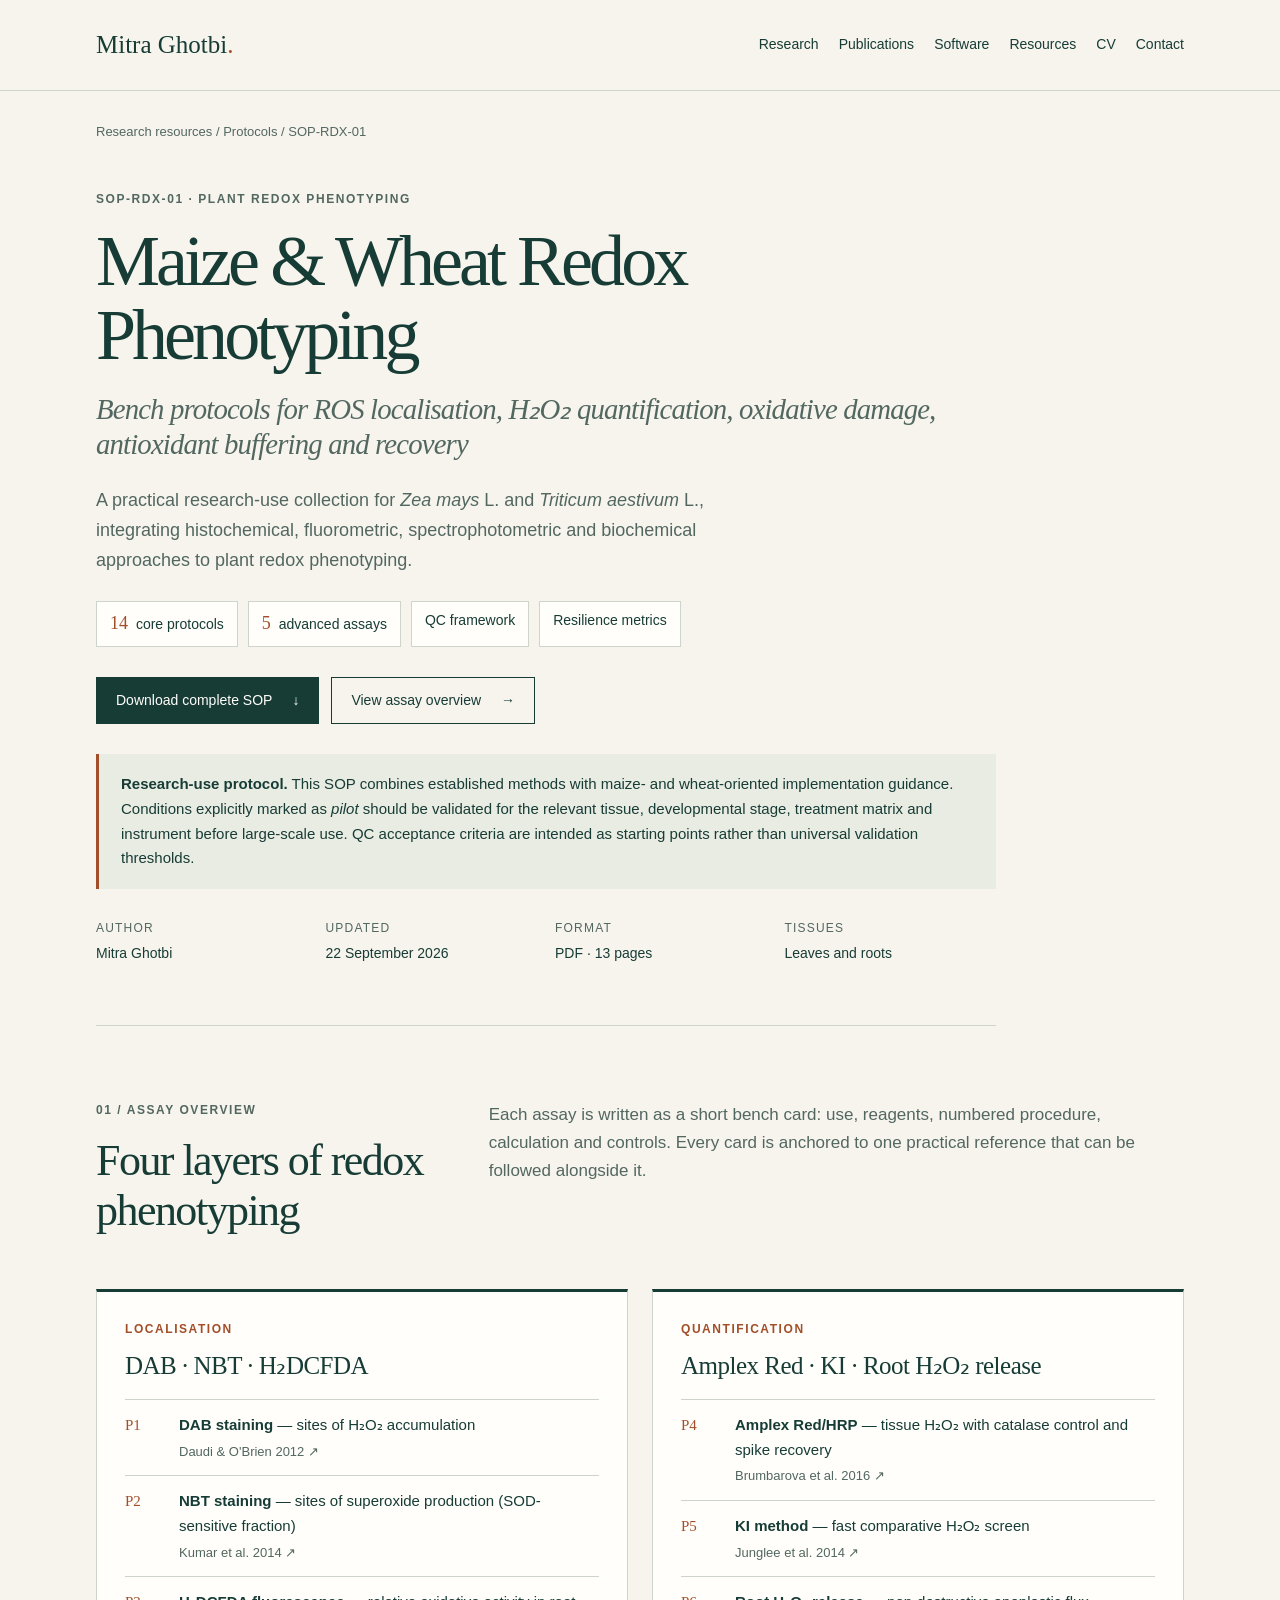
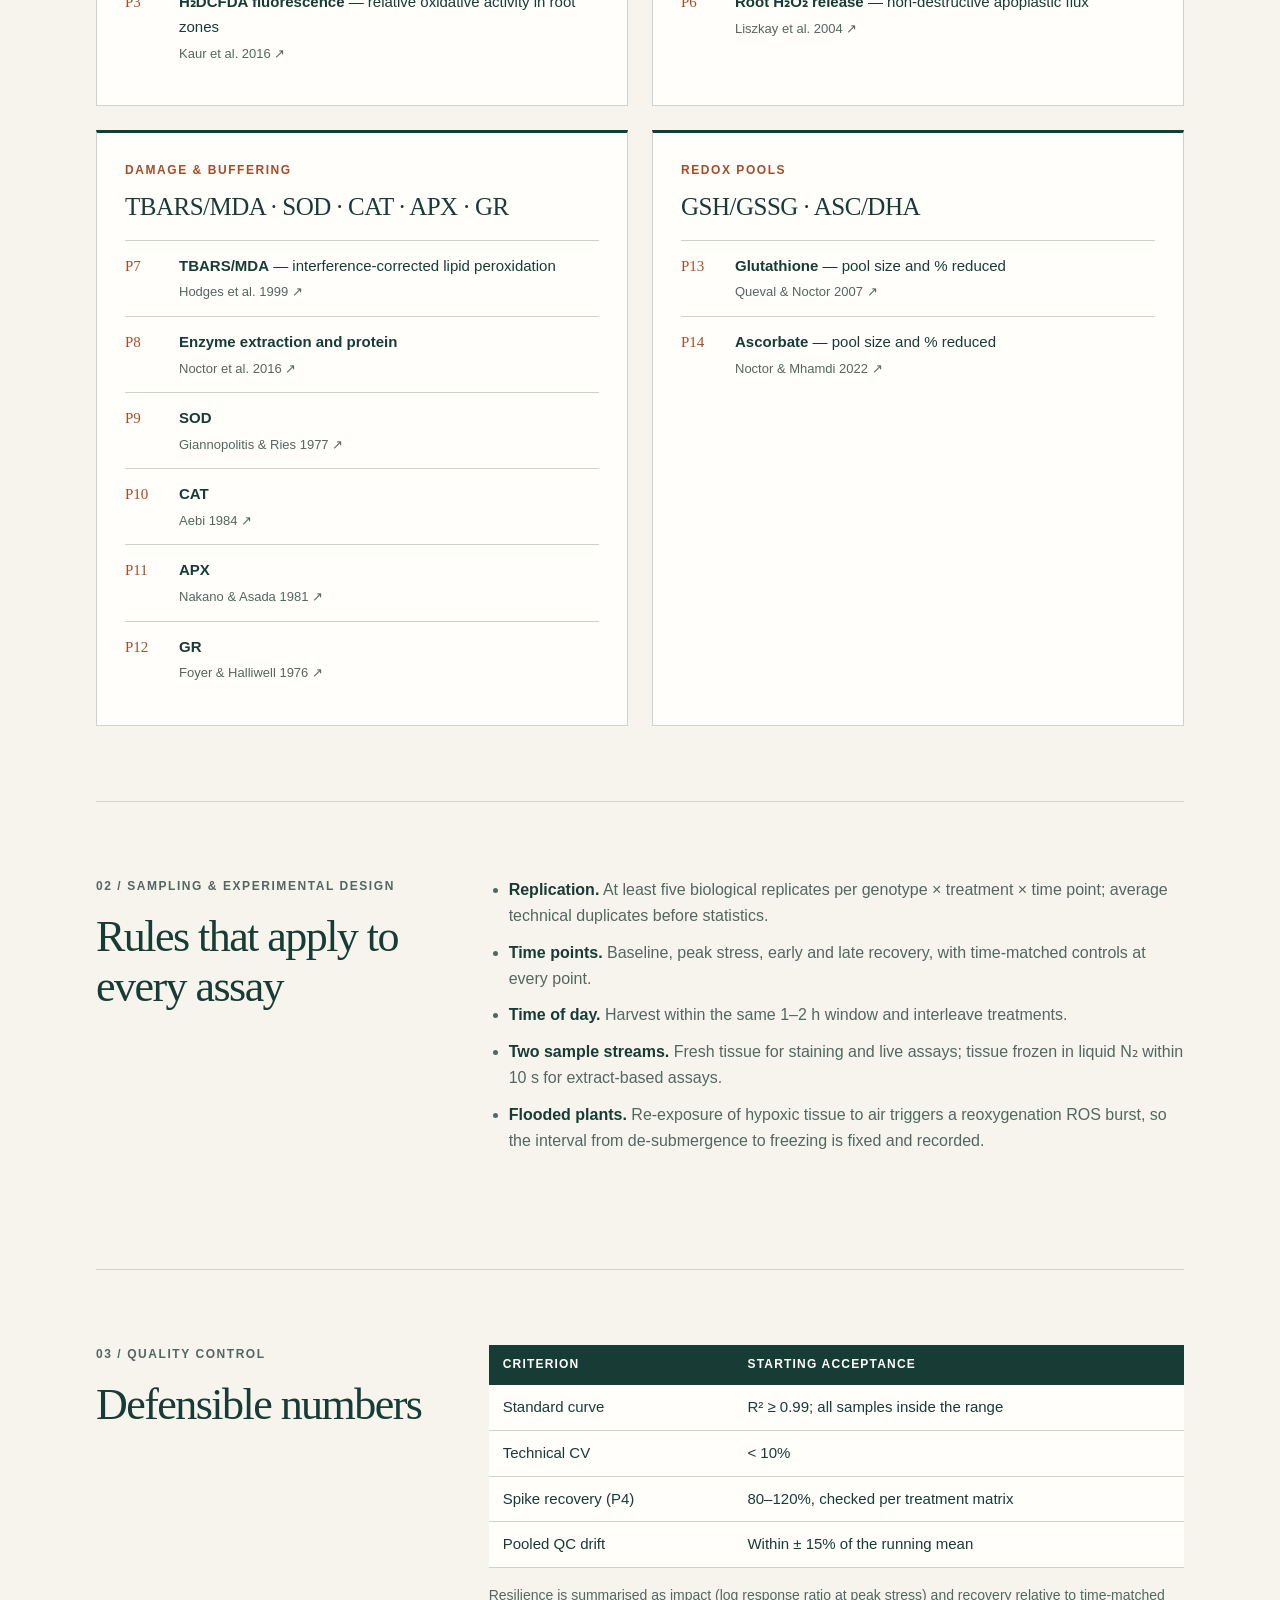
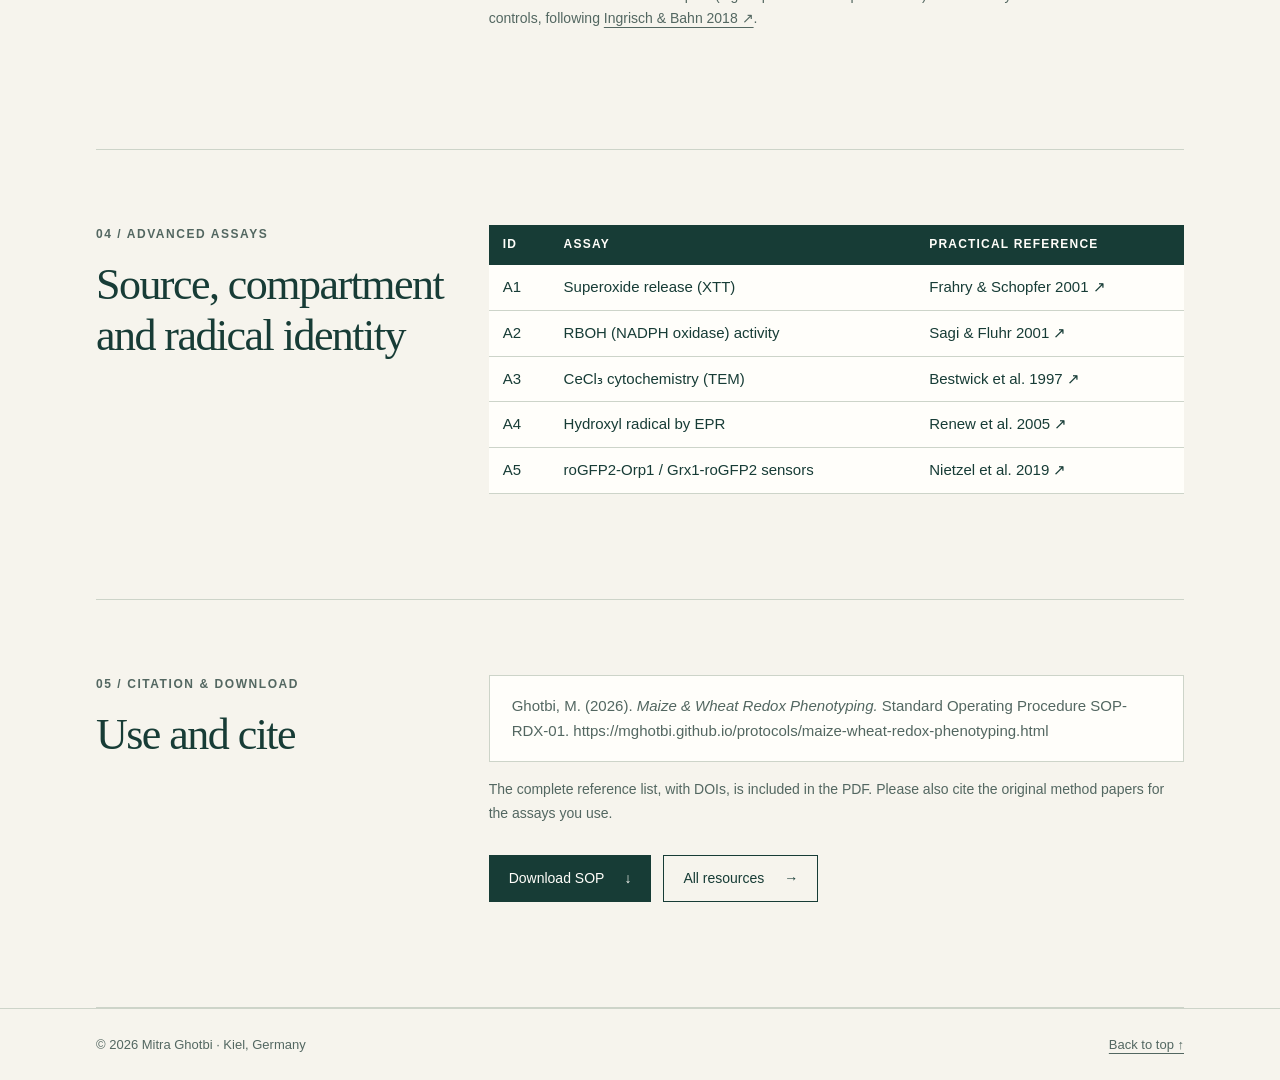
==== protocols/maize-wheat-redox-phenotyping.html @ 5febcfb3 "n" ====
<!doctype html>
<html lang="en">
<head>
<meta charset="utf-8">
<meta name="viewport" content="width=device-width,initial-scale=1">
<title>Maize &amp; Wheat Redox Phenotyping (SOP-RDX-01) | Mitra Ghotbi</title>
<meta name="description" content="SOP-RDX-01: bench protocols for ROS localisation, H₂O₂ quantification, oxidative damage, antioxidant buffering and recovery phenotyping in maize and wheat.">
<meta name="theme-color" content="#173c36">
<link rel="stylesheet" href="../style.css?v=5">
<link rel="icon" href="../assets/favicon.svg" type="image/svg+xml">
</head>
<body>
<a class="skip" href="#main">Skip to content</a>
<header><div class="wrap"><nav aria-label="Main navigation"><a class="wordmark" href="../index.html">Mitra Ghotbi<span style="color:var(--accent)">.</span></a><div class="navlinks"><a href="../index.html#research">Research</a><a href="../index.html#publications">Publications</a><a href="../index.html#software">Software</a><a href="../index.html#resources">Resources</a><a href="../index.html#cv">CV</a><a href="../index.html#contact">Contact</a></div></nav></div></header>

<main id="main" class="wrap">
<p class="breadcrumb"><a href="../index.html#resources">Research resources</a> <span aria-hidden="true">/</span> <a href="../index.html#protocols">Protocols</a> <span aria-hidden="true">/</span> SOP-RDX-01</p>

<div class="protocol-hero">
  <p class="eyebrow">SOP-RDX-01 · Plant redox phenotyping</p>
  <h1 class="protocol-title">Maize &amp; Wheat Redox Phenotyping<span>Bench protocols for ROS localisation, H₂O₂ quantification, oxidative damage, antioxidant buffering and recovery</span></h1>
  <p class="intro">A practical research-use collection for <em>Zea mays</em> L. and <em>Triticum aestivum</em> L., integrating histochemical, fluorometric, spectrophotometric and biochemical approaches to plant redox phenotyping.</p>
  <ul class="protocol-stats" aria-label="Contents at a glance">
    <li><strong>14</strong> core protocols</li>
    <li><strong>5</strong> advanced assays</li>
    <li>QC framework</li>
    <li>Resilience metrics</li>
  </ul>
  <div class="buttons">
    <a class="button primary" href="../assets/protocols/SOP-RDX-01_Maize-Wheat-Redox-Phenotyping.pdf" download>Download complete SOP <span aria-hidden="true">↓</span></a>
    <a class="button" href="#overview">View assay overview <span aria-hidden="true">→</span></a>
  </div>
  <div class="protocol-note">
    <p><strong>Research-use protocol.</strong> This SOP combines established methods with maize- and wheat-oriented implementation guidance. Conditions explicitly marked as <em>pilot</em> should be validated for the relevant tissue, developmental stage, treatment matrix and instrument before large-scale use. QC acceptance criteria are intended as starting points rather than universal validation thresholds.</p>
  </div>
  <dl class="protocol-facts">
    <div><dt>Author</dt><dd>Mitra Ghotbi</dd></div>
    <div><dt>Updated</dt><dd>22 September 2026</dd></div>
    <div><dt>Format</dt><dd>PDF · 13 pages</dd></div>
    <div><dt>Tissues</dt><dd>Leaves and roots</dd></div>
  </dl>
</div>

<section id="overview">
  <div class="section-head"><div><p class="eyebrow">01 / Assay overview</p><h2>Four layers of redox phenotyping</h2></div><p>Each assay is written as a short bench card: use, reagents, numbered procedure, calculation and controls. Every card is anchored to one practical reference that can be followed alongside it.</p></div>
  <div class="assay-groups">
    <article class="assay-group">
      <p class="assay-label">Localisation</p>
      <h3>DAB · NBT · H₂DCFDA</h3>
      <ul class="assay-list">
        <li><span class="assay-id">P1</span><div><strong>DAB staining</strong> — sites of H₂O₂ accumulation<a href="https://doi.org/10.21769/BioProtoc.263">Daudi &amp; O'Brien 2012 ↗</a></div></li>
        <li><span class="assay-id">P2</span><div><strong>NBT staining</strong> — sites of superoxide production (SOD-sensitive fraction)<a href="https://doi.org/10.21769/BioProtoc.1108">Kumar et al. 2014 ↗</a></div></li>
        <li><span class="assay-id">P3</span><div><strong>H₂DCFDA fluorescence</strong> — relative oxidative activity in root zones<a href="https://doi.org/10.21769/BioProtoc.2061">Kaur et al. 2016 ↗</a></div></li>
      </ul>
    </article>
    <article class="assay-group">
      <p class="assay-label">Quantification</p>
      <h3>Amplex Red · KI · Root H₂O₂ release</h3>
      <ul class="assay-list">
        <li><span class="assay-id">P4</span><div><strong>Amplex Red/HRP</strong> — tissue H₂O₂ with catalase control and spike recovery<a href="https://doi.org/10.21769/BioProtoc.1999">Brumbarova et al. 2016 ↗</a></div></li>
        <li><span class="assay-id">P5</span><div><strong>KI method</strong> — fast comparative H₂O₂ screen<a href="https://doi.org/10.4236/ajac.2014.511081">Junglee et al. 2014 ↗</a></div></li>
        <li><span class="assay-id">P6</span><div><strong>Root H₂O₂ release</strong> — non-destructive apoplastic flux<a href="https://doi.org/10.1104/pp.104.044784">Liszkay et al. 2004 ↗</a></div></li>
      </ul>
    </article>
    <article class="assay-group">
      <p class="assay-label">Damage &amp; buffering</p>
      <h3>TBARS/MDA · SOD · CAT · APX · GR</h3>
      <ul class="assay-list">
        <li><span class="assay-id">P7</span><div><strong>TBARS/MDA</strong> — interference-corrected lipid peroxidation<a href="https://doi.org/10.1007/s004250050524">Hodges et al. 1999 ↗</a></div></li>
        <li><span class="assay-id">P8</span><div><strong>Enzyme extraction and protein</strong><a href="https://doi.org/10.1111/pce.12726">Noctor et al. 2016 ↗</a></div></li>
        <li><span class="assay-id">P9</span><div><strong>SOD</strong><a href="https://doi.org/10.1104/pp.59.2.309">Giannopolitis &amp; Ries 1977 ↗</a></div></li>
        <li><span class="assay-id">P10</span><div><strong>CAT</strong><a href="https://doi.org/10.1016/S0076-6879(84)05016-3">Aebi 1984 ↗</a></div></li>
        <li><span class="assay-id">P11</span><div><strong>APX</strong><a href="https://doi.org/10.1093/oxfordjournals.pcp.a076232">Nakano &amp; Asada 1981 ↗</a></div></li>
        <li><span class="assay-id">P12</span><div><strong>GR</strong><a href="https://doi.org/10.1007/BF00386001">Foyer &amp; Halliwell 1976 ↗</a></div></li>
      </ul>
    </article>
    <article class="assay-group">
      <p class="assay-label">Redox pools</p>
      <h3>GSH/GSSG · ASC/DHA</h3>
      <ul class="assay-list">
        <li><span class="assay-id">P13</span><div><strong>Glutathione</strong> — pool size and % reduced<a href="https://doi.org/10.1016/j.ab.2007.01.005">Queval &amp; Noctor 2007 ↗</a></div></li>
        <li><span class="assay-id">P14</span><div><strong>Ascorbate</strong> — pool size and % reduced<a href="https://doi.org/10.1007/978-1-0716-2469-2_6">Noctor &amp; Mhamdi 2022 ↗</a></div></li>
      </ul>
    </article>
  </div>
</section>

<section id="design">
  <div class="section-head"><div><p class="eyebrow">02 / Sampling &amp; experimental design</p><h2>Rules that apply to every assay</h2></div>
  <ul class="protocol-points">
    <li><strong>Replication.</strong> At least five biological replicates per genotype × treatment × time point; average technical duplicates before statistics.</li>
    <li><strong>Time points.</strong> Baseline, peak stress, early and late recovery, with time-matched controls at every point.</li>
    <li><strong>Time of day.</strong> Harvest within the same 1–2 h window and interleave treatments.</li>
    <li><strong>Two sample streams.</strong> Fresh tissue for staining and live assays; tissue frozen in liquid N₂ within 10 s for extract-based assays.</li>
    <li><strong>Flooded plants.</strong> Re-exposure of hypoxic tissue to air triggers a reoxygenation ROS burst, so the interval from de-submergence to freezing is fixed and recorded.</li>
  </ul></div>
</section>

<section id="qc">
  <div class="section-head"><div><p class="eyebrow">03 / Quality control</p><h2>Defensible numbers</h2></div><div>
  <div class="table-scroll"><table class="protocol-table">
    <thead><tr><th>Criterion</th><th>Starting acceptance</th></tr></thead>
    <tbody>
      <tr><td>Standard curve</td><td>R² ≥ 0.99; all samples inside the range</td></tr>
      <tr><td>Technical CV</td><td>&lt; 10%</td></tr>
      <tr><td>Spike recovery (P4)</td><td>80–120%, checked per treatment matrix</td></tr>
      <tr><td>Pooled QC drift</td><td>Within ± 15% of the running mean</td></tr>
    </tbody>
  </table></div>
  <p class="table-note">Resilience is summarised as impact (log response ratio at peak stress) and recovery relative to time-matched controls, following <a href="https://doi.org/10.1016/j.tree.2018.01.013">Ingrisch &amp; Bahn 2018 ↗</a>.</p>
  </div></div>
</section>

<section id="advanced">
  <div class="section-head"><div><p class="eyebrow">04 / Advanced assays</p><h2>Source, compartment and radical identity</h2></div><div>
  <div class="table-scroll"><table class="protocol-table">
    <thead><tr><th>ID</th><th>Assay</th><th>Practical reference</th></tr></thead>
    <tbody>
      <tr><td>A1</td><td>Superoxide release (XTT)</td><td><a href="https://doi.org/10.1007/s004250000376">Frahry &amp; Schopfer 2001 ↗</a></td></tr>
      <tr><td>A2</td><td>RBOH (NADPH oxidase) activity</td><td><a href="https://doi.org/10.1104/pp.126.3.1281">Sagi &amp; Fluhr 2001 ↗</a></td></tr>
      <tr><td>A3</td><td>CeCl₃ cytochemistry (TEM)</td><td><a href="https://doi.org/10.1105/tpc.9.2.209">Bestwick et al. 1997 ↗</a></td></tr>
      <tr><td>A4</td><td>Hydroxyl radical by EPR</td><td><a href="https://doi.org/10.1111/j.1365-313X.2005.02528.x">Renew et al. 2005 ↗</a></td></tr>
      <tr><td>A5</td><td>roGFP2-Orp1 / Grx1-roGFP2 sensors</td><td><a href="https://doi.org/10.1111/nph.15550">Nietzel et al. 2019 ↗</a></td></tr>
    </tbody>
  </table></div></div></div>
</section>

<section id="cite">
  <div class="section-head"><div><p class="eyebrow">05 / Citation &amp; download</p><h2>Use and cite</h2></div><div>
  <p class="citation-block">Ghotbi, M. (2026). <em>Maize &amp; Wheat Redox Phenotyping.</em> Standard Operating Procedure SOP-RDX-01. https://mghotbi.github.io/protocols/maize-wheat-redox-phenotyping.html</p>
  <p class="table-note">The complete reference list, with DOIs, is included in the PDF. Please also cite the original method papers for the assays you use.</p>
  <div class="buttons"><a class="button primary" href="../assets/protocols/SOP-RDX-01_Maize-Wheat-Redox-Phenotyping.pdf" download>Download SOP <span aria-hidden="true">↓</span></a><a class="button" href="../index.html#resources">All resources <span aria-hidden="true">→</span></a></div>
  </div></div>
</section>
</main>

<footer><div class="wrap footer-row"><span>© 2026 Mitra Ghotbi · Kiel, Germany</span><a href="#">Back to top ↑</a></div></footer>
</body>
</html>
---- style.css ----
:root{--paper:#f6f4ed;--ink:#173c36;--muted:#536761;--line:#cdd4c9;--accent:#a34e2a;--white:#fffefa}*{box-sizing:border-box}html{scroll-behavior:smooth;scroll-padding-top:100px}body{margin:0;background:var(--paper);color:var(--ink);font-family:Arial,Helvetica,sans-serif;font-size:17px;line-height:1.65}a{color:inherit;text-underline-offset:4px}a:hover{color:var(--accent)}a:focus-visible,summary:focus-visible{outline:3px solid var(--accent);outline-offset:5px}.wrap{max-width:1200px;margin:auto;padding:0 56px}.skip{position:absolute;top:-100px;left:20px;background:white;padding:12px;z-index:10}.skip:focus{top:10px}header{border-bottom:1px solid var(--line);background:var(--paper)}nav{min-height:90px;display:flex;align-items:center;justify-content:space-between;gap:24px}.wordmark{font-family:Georgia,serif;font-size:25px;text-decoration:none}.navlinks{display:flex;gap:27px;font-size:14px}.navlinks a{text-decoration:none}.hero{padding:86px 0 78px;display:grid;grid-template-columns:1.65fr 1fr;gap:55px;align-items:center}.eyebrow{text-transform:uppercase;letter-spacing:.13em;font-size:12px;font-weight:700;margin:0 0 15px;color:var(--muted)}h1,h2,h3,p{margin-top:0}h1,h2,.statement{font-family:Georgia,'Times New Roman',serif;font-weight:400}h1{font-size:clamp(55px,7vw,88px);letter-spacing:-.055em;line-height:1.02;margin-bottom:24px}h1 span{display:block;font-style:italic;font-size:.53em;letter-spacing:-.03em;line-height:1.22;margin-top:20px}h2{font-size:44px;line-height:1.15;letter-spacing:-.035em;margin-bottom:22px}h3{font-size:20px;line-height:1.4;font-weight:500;margin-bottom:12px}.intro{max-width:610px;color:var(--muted);font-size:18px}.buttons{display:flex;flex-wrap:wrap;gap:12px;margin-top:30px}.button{display:inline-flex;text-decoration:none;border:1px solid var(--ink);padding:11px 19px;font-size:14px;align-items:center;gap:20px}.button.primary{color:var(--white);background:var(--ink)}.button:hover{background:#e0e6d9;color:var(--ink)}.art{height:354px;position:relative;display:flex;align-items:center;justify-content:center;background:#e6eadf;overflow:hidden;border-radius:50% 50% 2px 2px}.orbit{position:absolute;border:1px solid #9aafa0;border-radius:50%;width:260px;height:260px;transform:rotate(-35deg) scaleX(.65)}.orbit.two{transform:rotate(35deg) scaleX(.65)}.orbit.three{transform:rotate(90deg) scaleX(.65)}.monogram{font-family:Georgia,serif;font-style:italic;font-size:94px;z-index:1;background:#e6eadfcc;border-radius:50%;padding:10px 25px}.art:after{content:'';position:absolute;bottom:30px;width:7px;height:7px;background:var(--accent);border-radius:50%}.affiliation{border-top:1px solid var(--line);border-bottom:1px solid var(--line);padding:20px 0;display:flex;justify-content:space-between;gap:22px;font-size:14px;color:var(--muted)}section{padding:75px 0;border-bottom:1px solid var(--line)}.section-head{display:grid;grid-template-columns:1fr 2fr;gap:45px;margin-bottom:30px}.section-head p{color:var(--muted)}.topics{display:grid;grid-template-columns:repeat(3,1fr);gap:30px}.topic{border-top:2px solid var(--ink);padding-top:22px}.number{color:var(--accent);font-family:Georgia,serif;font-size:26px;margin-bottom:20px;display:block}.topic p{font-size:16px;color:var(--muted)}.research-note{margin-top:30px;background:#e9ece3;padding:24px 28px;font-size:16px}.research-note p:last-child{margin-bottom:0}.paper{display:grid;grid-template-columns:60px 1fr;gap:26px;padding:26px 0;border-top:1px solid var(--line)}.paper h3{max-width:850px}.paper a{text-decoration:none}.paper .eyebrow{font-size:12px;margin-bottom:8px}.year{color:var(--accent);font-size:14px}.authors{font-size:14px;color:var(--muted);margin:0}.software{display:grid;grid-template-columns:1fr 1fr;gap:30px}.software article{background:var(--ink);color:var(--paper);padding:34px}.software article .eyebrow{color:#b8cbb9}.software h3{font-family:Georgia,serif;font-size:34px}.software p{font-size:16px}.software a:hover{color:#e3bf83}.cv-grid{display:grid;grid-template-columns:1fr 1fr;gap:60px}.cv-item{border-top:1px solid var(--line);padding:20px 0}.cv-item h3{margin:4px 0;font-size:18px}.cv-item p{color:var(--muted);font-size:15px;margin-bottom:6px}.cv-item .date{font-size:12px;text-transform:uppercase;letter-spacing:.08em;color:var(--accent)}.subheading{font-family:Georgia,serif;font-size:27px;margin:24px 0}.details{margin-top:30px;border-top:1px solid var(--line)}summary{cursor:pointer;padding:20px 0;font-size:18px}details ul{padding-left:22px;color:var(--muted);font-size:16px}.teaching{display:grid;grid-template-columns:1fr 1fr;gap:60px}.statement{font-size:31px;line-height:1.35}.contact{padding:70px 0}.contact h2{font-size:52px}.contact a{overflow-wrap:anywhere}.contact-links{display:flex;flex-wrap:wrap;gap:25px;margin-top:28px}footer{font-size:13px;color:var(--muted);border-top:1px solid var(--line);padding:25px 0}.footer-row{display:flex;justify-content:space-between;gap:20px}@media(max-width:760px){.wrap{padding:0 24px}nav{padding:20px 0;align-items:flex-start;flex-direction:column;gap:15px}.navlinks{gap:18px;flex-wrap:wrap}.hero{grid-template-columns:1fr;padding:50px 0;gap:30px}.art{height:220px;max-width:330px;width:100%;justify-self:center}.orbit{height:190px;width:190px}.monogram{font-size:65px}.affiliation{flex-direction:column;gap:7px}.section-head,.topics,.software,.cv-grid,.teaching{grid-template-columns:1fr;gap:24px}section{padding:50px 0}h2{font-size:37px}.section-head{margin-bottom:20px}.paper{grid-template-columns:42px 1fr;gap:14px}.contact h2{font-size:40px}.footer-row{flex-direction:column}.software article{padding:26px}}@media(prefers-reduced-motion:reduce){html{scroll-behavior:auto}}@media print{nav,.art,.buttons,.contact-links,.skip{display:none}.wrap{padding:0}section{padding:22px 0}.hero{padding:20px 0;display:block}body{font-size:11pt}h1{font-size:36pt}h2{font-size:24pt}.paper,.cv-item{break-inside:avoid}details> *{display:block}}

/* Portrait, resource links and supplied artwork */
.portrait{margin:0;align-self:center}.portrait img{display:block;width:100%;height:auto;border-radius:48% 48% 3px 3px;border:8px solid #e6eadf}.portrait figcaption{font-size:12px;letter-spacing:.14em;text-transform:uppercase;text-align:center;margin-top:15px;color:var(--muted)}.resource-grid{display:grid;grid-template-columns:1fr 1fr;gap:30px}.resource-card{border:1px solid var(--line);background:var(--white);padding:30px}.resource-card h3{font-family:Georgia,serif;font-size:30px}.resource-card p{color:var(--muted)}.coming-soon{display:inline-block;font-size:14px;color:var(--muted);border:1px solid var(--line);padding:5px 12px;background:var(--paper)}.resource-list{list-style:none;margin:0;padding:0}.resource-list li+li{margin-top:15px}.resource-list a{display:block}.values-art{padding:45px 0;border-bottom:1px solid var(--line);text-align:center}.values-art img{display:block;width:min(100%,680px);height:auto;margin:auto;background:#fff;border-radius:4px}.navlinks{gap:20px}@media(max-width:760px){.portrait{max-width:330px;justify-self:center}.resource-grid{grid-template-columns:1fr}.navlinks{gap:15px}.resource-card{padding:24px}}

/* Research resources — editorial collection layout */
.methods-heading{display:grid;grid-template-columns:1fr 1fr;gap:60px;align-items:end;margin-bottom:38px}.methods-heading h2{font-size:clamp(38px,4.5vw,57px);margin-bottom:0;line-height:1.08}.methods-heading h2 em{font-weight:400;color:var(--accent)}.methods-heading>p{max-width:420px;font-size:18px;color:var(--muted);margin-bottom:4px}.methods-collections{display:grid;grid-template-columns:1fr 1fr;gap:24px;align-items:start}.method-collection{background:#fffefa;border:1px solid #cdd4c9;border-top:3px solid #a34e2a;padding:32px;min-width:0}.pipeline-collection{background:#eaf0e8;border-top-color:#173c36}.collection-top{display:flex;justify-content:space-between;align-items:center;gap:16px;margin-bottom:23px}.collection-number{font-size:12px;letter-spacing:.12em;font-weight:700;color:var(--muted)}.method-icon{width:38px;height:38px;color:var(--accent);flex-shrink:0}.pipeline-collection .method-icon{color:var(--ink)}.method-collection>h3{font-family:Georgia,serif;font-size:38px;letter-spacing:-.035em;line-height:1.15;margin-bottom:14px}.collection-description{font-size:16px;line-height:1.7;color:var(--muted);min-height:82px;margin-bottom:22px}.collection-tags{display:flex;flex-wrap:wrap;gap:8px;margin-bottom:30px}.collection-tags span{font-size:12px;line-height:1.5;padding:5px 9px;border:1px solid #cdd4c9;background:#ffffff70;color:#3d554d}.resource-entries{border-top:1px solid #cdd4c9}.resource-empty{padding:25px 0 10px;min-height:190px}.availability{display:flex;gap:8px;align-items:center;color:var(--muted);font-size:13px;margin-bottom:18px}.availability>span{width:6px;height:6px;background:#78897c;border-radius:50%}.resource-empty h4{font-size:18px;font-weight:500;margin:0 0 8px}.resource-empty p{font-size:15px;color:var(--muted);margin:0;max-width:340px}.collection-footnote{margin:20px 0 0;padding-top:18px;border-top:1px solid #cdd4c9;color:var(--muted);font-size:12px;line-height:1.6}.resource-entry{padding:25px 0;border-bottom:1px solid #cdd4c9;overflow-wrap:anywhere}.resource-entry:last-child{border-bottom:0;padding-bottom:5px}.resource-entry h4{font-size:21px;line-height:1.4;font-weight:500;margin:0 0 12px}.resource-entry>p{font-size:15px;color:var(--muted);margin-bottom:16px}.resource-type{color:var(--accent);font-size:12px;text-transform:uppercase;letter-spacing:.1em;display:block;margin-bottom:10px}.resource-meta{display:grid;grid-template-columns:1fr 1fr;gap:14px;margin:0 0 20px;font-size:14px}.resource-meta div{min-width:0}.resource-meta dt{font-size:12px;color:var(--muted);margin-bottom:3px}.resource-meta dd{margin:0}.resource-action{display:inline-flex;gap:20px;align-items:center;text-decoration:none;font-size:14px;border-bottom:1px solid var(--ink);padding-bottom:5px}.resource-secondary{font-size:14px;display:inline-block;margin:12px 0 0 18px}.resource-entry details{font-size:14px}.resource-entry details summary{font-size:14px;padding:14px 0 7px}.resource-entry details p{font-size:14px;color:var(--muted);margin:0 0 16px}@media(max-width:900px){.method-collection{padding:25px}.collection-description{min-height:110px}.collection-tags{min-height:70px;align-content:start}}@media(max-width:760px){.methods-heading{grid-template-columns:1fr;gap:22px}.methods-collections{grid-template-columns:1fr;gap:22px}.collection-description{min-height:0}.collection-tags{min-height:0}.resource-empty{min-height:0;padding-bottom:15px}.methods-heading h2{font-size:42px}.method-collection>h3{font-size:34px}.resource-meta{grid-template-columns:1fr}.resource-secondary{display:block;margin-left:0}}@media print{.methods-collections{display:block}.method-collection{break-inside:avoid;margin-bottom:20px}}


/* Protocol landing pages */
.breadcrumb{font-size:13px;color:var(--muted);margin:30px 0 0}
.breadcrumb a{text-decoration:none}
.protocol-hero{padding:48px 0 60px;border-bottom:1px solid var(--line);max-width:900px}
.protocol-title{font-size:clamp(44px,6vw,72px)}
.protocol-title span{font-size:.4em;color:var(--muted)}
.protocol-stats{list-style:none;padding:0;margin:26px 0 0;display:flex;flex-wrap:wrap;gap:10px}
.protocol-stats li{font-size:14px;border:1px solid var(--line);background:var(--white);padding:7px 13px}
.protocol-stats strong{color:var(--accent);font-family:Georgia,serif;font-size:18px;font-weight:400;margin-right:4px}
.protocol-note{margin-top:30px;background:#e9ece3;border-left:3px solid var(--accent);padding:18px 22px;font-size:15px}
.protocol-note p{margin:0}
.protocol-facts{display:grid;grid-template-columns:repeat(4,1fr);gap:18px;margin:30px 0 0;font-size:14px}
.protocol-facts dt{font-size:12px;color:var(--muted);text-transform:uppercase;letter-spacing:.1em;margin-bottom:3px}
.protocol-facts dd{margin:0}
.assay-groups{display:grid;grid-template-columns:1fr 1fr;gap:24px}
.assay-group{background:var(--white);border:1px solid var(--line);border-top:3px solid var(--ink);padding:28px}
.assay-label{font-size:12px;text-transform:uppercase;letter-spacing:.13em;font-weight:700;color:var(--accent);margin-bottom:8px}
.assay-group h3{font-family:Georgia,serif;font-size:25px;letter-spacing:-.02em;margin-bottom:16px}
.assay-list{list-style:none;margin:0;padding:0;border-top:1px solid var(--line)}
.assay-list li{display:grid;grid-template-columns:44px 1fr;gap:10px;padding:13px 0;border-bottom:1px solid var(--line);font-size:15px}
.assay-list li:last-child{border-bottom:0}
.assay-id{font-family:Georgia,serif;color:var(--accent)}
.assay-list a{display:block;font-size:13px;color:var(--muted);margin-top:3px;text-decoration:none}
.assay-list a:hover{color:var(--accent)}
.protocol-points{margin:0;padding-left:20px;color:var(--muted);font-size:16px}
.protocol-points li{margin-bottom:10px}
.protocol-points strong{color:var(--ink)}
.table-scroll{overflow-x:auto}
.protocol-table{width:100%;border-collapse:collapse;font-size:15px;background:var(--white)}
.protocol-table th{text-align:left;font-size:12px;text-transform:uppercase;letter-spacing:.1em;color:var(--white);background:var(--ink);padding:10px 14px;font-weight:700}
.protocol-table td{padding:10px 14px;border-bottom:1px solid var(--line);vertical-align:top}
.protocol-table a{text-decoration:none}
.table-note{font-size:14px;color:var(--muted);margin-top:16px}
.citation-block{background:var(--white);border:1px solid var(--line);padding:18px 22px;font-size:15px;overflow-wrap:anywhere}
@media(max-width:760px){.protocol-hero{padding:34px 0 44px}
.protocol-facts{grid-template-columns:1fr 1fr}
.assay-groups{grid-template-columns:1fr}
.assay-group{padding:22px}
}
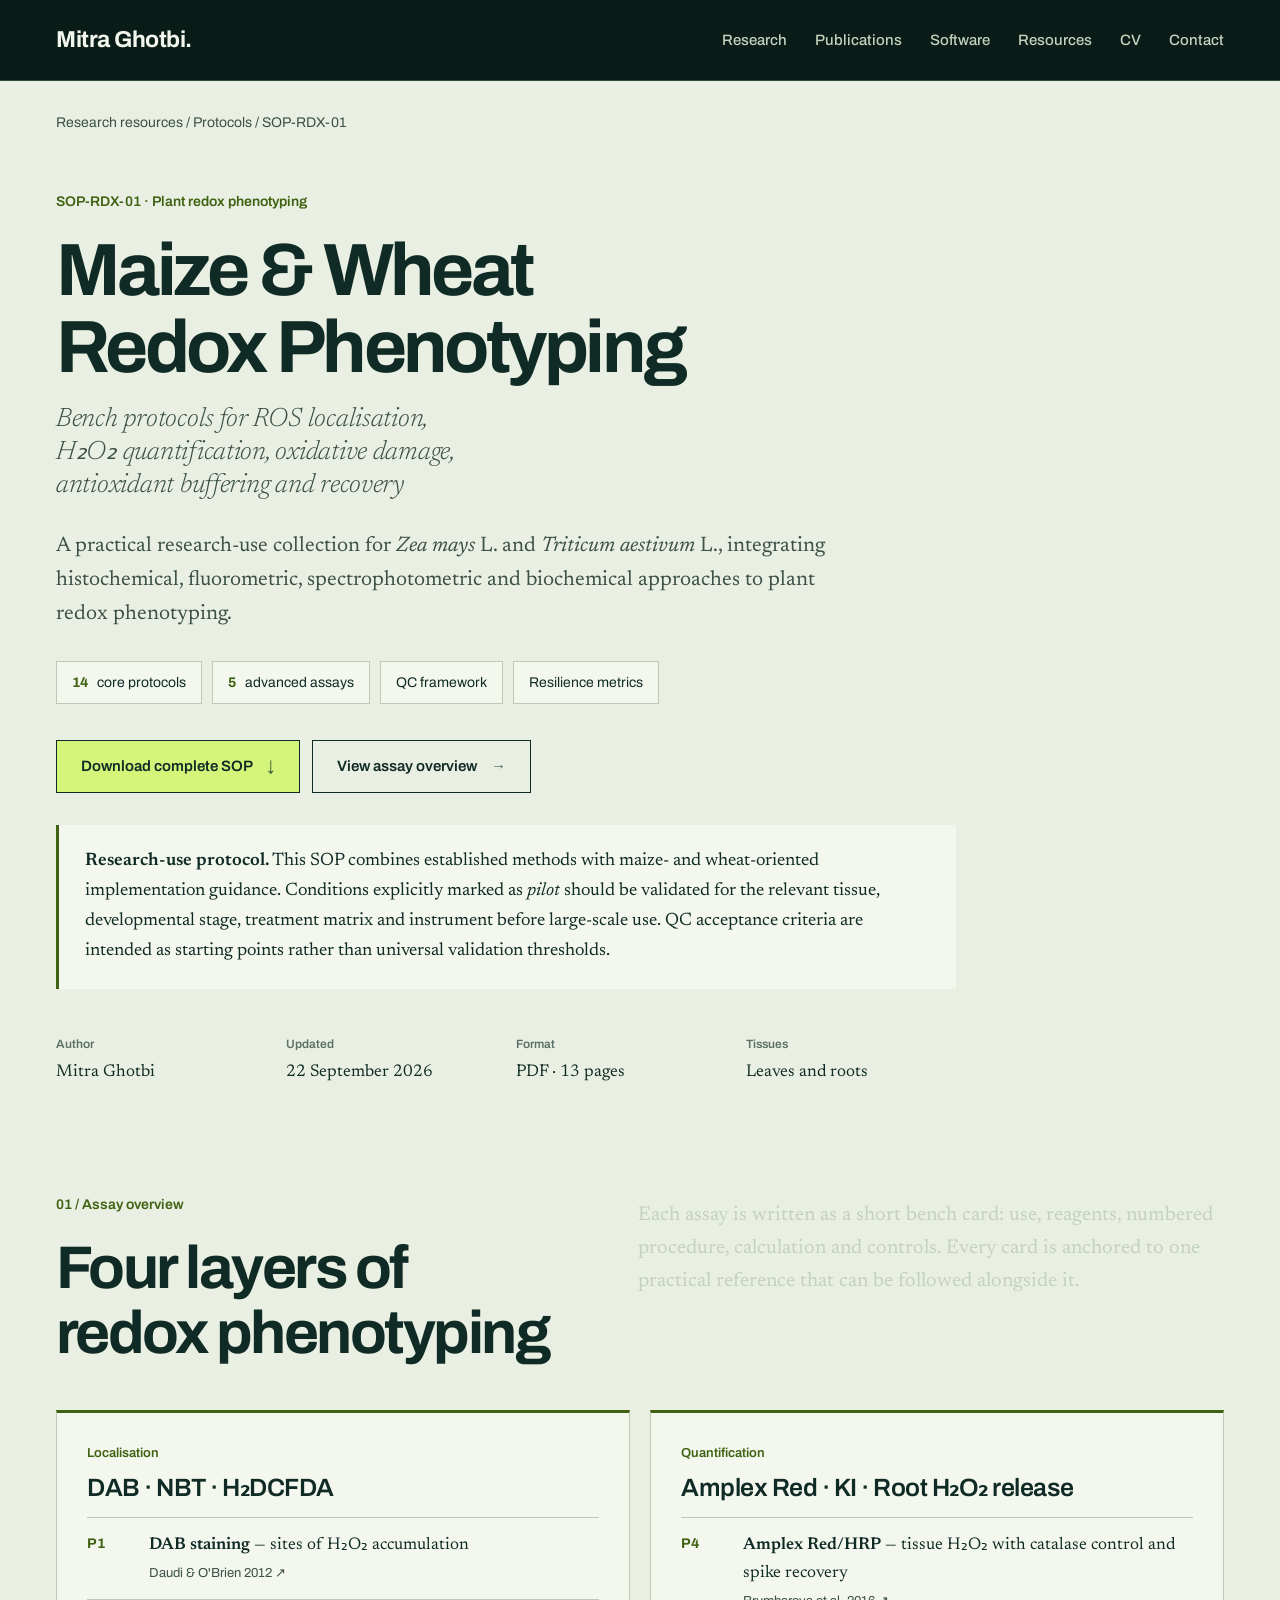
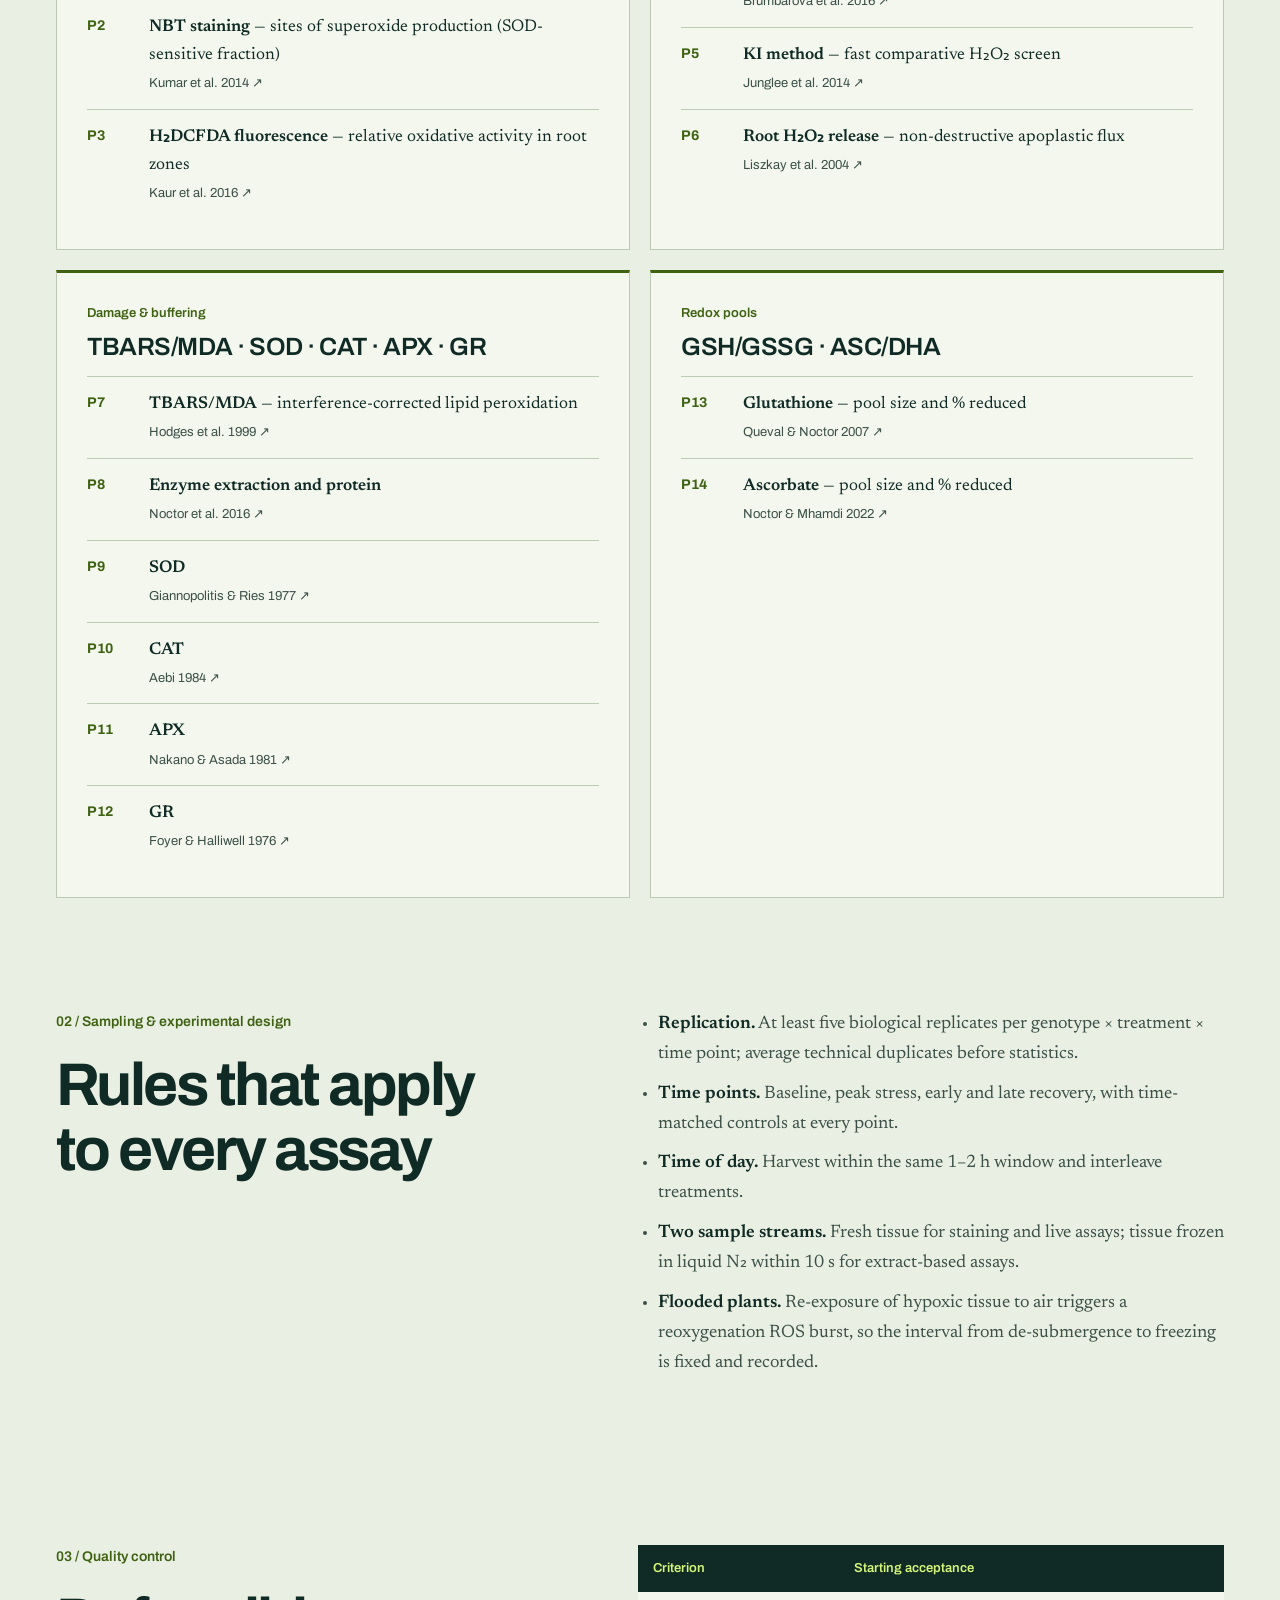
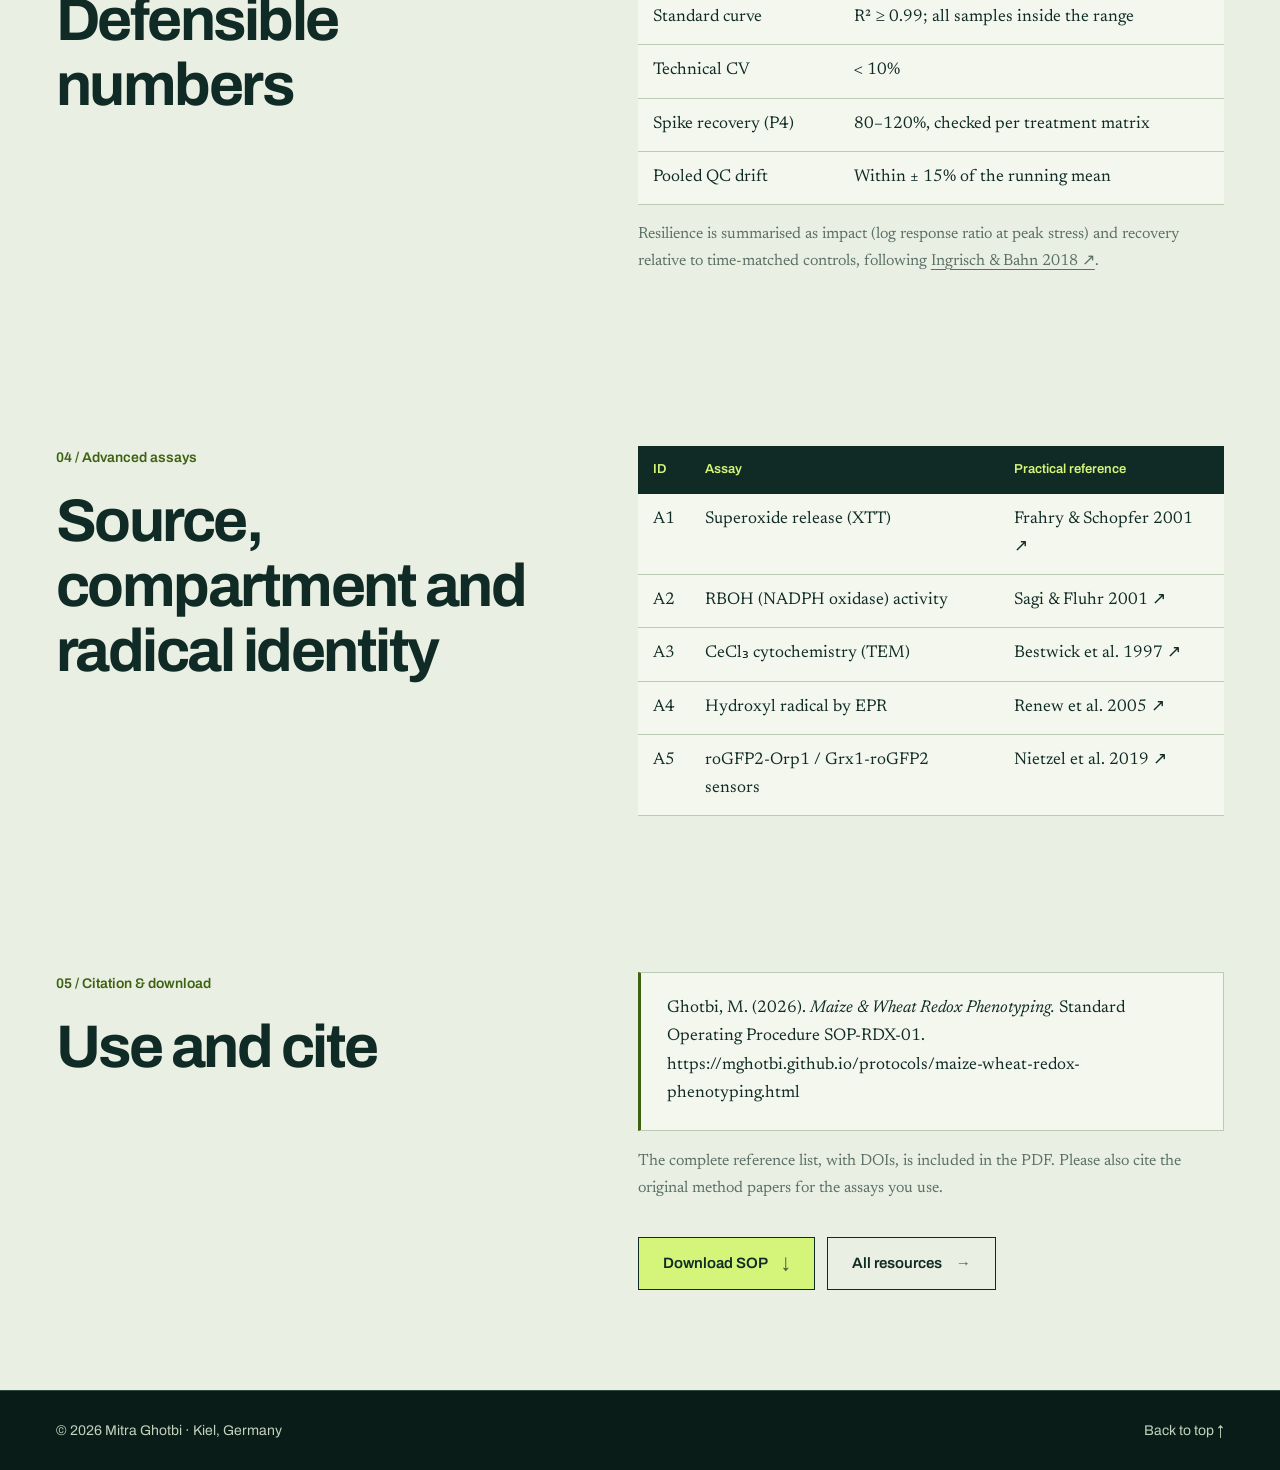
==== commit 831f33eb: "n" ====
--- a/protocols/maize-wheat-redox-phenotyping.html
+++ b/protocols/maize-wheat-redox-phenotyping.html
@@ -6,10 +6,10 @@
 <title>Maize &amp; Wheat Redox Phenotyping (SOP-RDX-01) | Mitra Ghotbi</title>
 <meta name="description" content="SOP-RDX-01: bench protocols for ROS localisation, H₂O₂ quantification, oxidative damage, antioxidant buffering and recovery phenotyping in maize and wheat.">
 <meta name="theme-color" content="#173c36">
-<link rel="stylesheet" href="../style.css?v=5">
+<link rel="stylesheet" href="../style.css?v=20261027b">
 <link rel="icon" href="../assets/favicon.svg" type="image/svg+xml">
 </head>
-<body>
+<body class="protocol-page">
 <a class="skip" href="#main">Skip to content</a>
 <header><div class="wrap"><nav aria-label="Main navigation"><a class="wordmark" href="../index.html">Mitra Ghotbi<span style="color:var(--accent)">.</span></a><div class="navlinks"><a href="../index.html#research">Research</a><a href="../index.html#publications">Publications</a><a href="../index.html#software">Software</a><a href="../index.html#resources">Resources</a><a href="../index.html#cv">CV</a><a href="../index.html#contact">Contact</a></div></nav></div></header>
 
--- a/style.css
+++ b/style.css
@@ -1,49 +1,1687 @@
-
-:root{--paper:#f6f4ed;--ink:#173c36;--muted:#536761;--line:#cdd4c9;--accent:#a34e2a;--white:#fffefa}*{box-sizing:border-box}html{scroll-behavior:smooth;scroll-padding-top:100px}body{margin:0;background:var(--paper);color:var(--ink);font-family:Arial,Helvetica,sans-serif;font-size:17px;line-height:1.65}a{color:inherit;text-underline-offset:4px}a:hover{color:var(--accent)}a:focus-visible,summary:focus-visible{outline:3px solid var(--accent);outline-offset:5px}.wrap{max-width:1200px;margin:auto;padding:0 56px}.skip{position:absolute;top:-100px;left:20px;background:white;padding:12px;z-index:10}.skip:focus{top:10px}header{border-bottom:1px solid var(--line);background:var(--paper)}nav{min-height:90px;display:flex;align-items:center;justify-content:space-between;gap:24px}.wordmark{font-family:Georgia,serif;font-size:25px;text-decoration:none}.navlinks{display:flex;gap:27px;font-size:14px}.navlinks a{text-decoration:none}.hero{padding:86px 0 78px;display:grid;grid-template-columns:1.65fr 1fr;gap:55px;align-items:center}.eyebrow{text-transform:uppercase;letter-spacing:.13em;font-size:12px;font-weight:700;margin:0 0 15px;color:var(--muted)}h1,h2,h3,p{margin-top:0}h1,h2,.statement{font-family:Georgia,'Times New Roman',serif;font-weight:400}h1{font-size:clamp(55px,7vw,88px);letter-spacing:-.055em;line-height:1.02;margin-bottom:24px}h1 span{display:block;font-style:italic;font-size:.53em;letter-spacing:-.03em;line-height:1.22;margin-top:20px}h2{font-size:44px;line-height:1.15;letter-spacing:-.035em;margin-bottom:22px}h3{font-size:20px;line-height:1.4;font-weight:500;margin-bottom:12px}.intro{max-width:610px;color:var(--muted);font-size:18px}.buttons{display:flex;flex-wrap:wrap;gap:12px;margin-top:30px}.button{display:inline-flex;text-decoration:none;border:1px solid var(--ink);padding:11px 19px;font-size:14px;align-items:center;gap:20px}.button.primary{color:var(--white);background:var(--ink)}.button:hover{background:#e0e6d9;color:var(--ink)}.art{height:354px;position:relative;display:flex;align-items:center;justify-content:center;background:#e6eadf;overflow:hidden;border-radius:50% 50% 2px 2px}.orbit{position:absolute;border:1px solid #9aafa0;border-radius:50%;width:260px;height:260px;transform:rotate(-35deg) scaleX(.65)}.orbit.two{transform:rotate(35deg) scaleX(.65)}.orbit.three{transform:rotate(90deg) scaleX(.65)}.monogram{font-family:Georgia,serif;font-style:italic;font-size:94px;z-index:1;background:#e6eadfcc;border-radius:50%;padding:10px 25px}.art:after{content:'';position:absolute;bottom:30px;width:7px;height:7px;background:var(--accent);border-radius:50%}.affiliation{border-top:1px solid var(--line);border-bottom:1px solid var(--line);padding:20px 0;display:flex;justify-content:space-between;gap:22px;font-size:14px;color:var(--muted)}section{padding:75px 0;border-bottom:1px solid var(--line)}.section-head{display:grid;grid-template-columns:1fr 2fr;gap:45px;margin-bottom:30px}.section-head p{color:var(--muted)}.topics{display:grid;grid-template-columns:repeat(3,1fr);gap:30px}.topic{border-top:2px solid var(--ink);padding-top:22px}.number{color:var(--accent);font-family:Georgia,serif;font-size:26px;margin-bottom:20px;display:block}.topic p{font-size:16px;color:var(--muted)}.research-note{margin-top:30px;background:#e9ece3;padding:24px 28px;font-size:16px}.research-note p:last-child{margin-bottom:0}.paper{display:grid;grid-template-columns:60px 1fr;gap:26px;padding:26px 0;border-top:1px solid var(--line)}.paper h3{max-width:850px}.paper a{text-decoration:none}.paper .eyebrow{font-size:12px;margin-bottom:8px}.year{color:var(--accent);font-size:14px}.authors{font-size:14px;color:var(--muted);margin:0}.software{display:grid;grid-template-columns:1fr 1fr;gap:30px}.software article{background:var(--ink);color:var(--paper);padding:34px}.software article .eyebrow{color:#b8cbb9}.software h3{font-family:Georgia,serif;font-size:34px}.software p{font-size:16px}.software a:hover{color:#e3bf83}.cv-grid{display:grid;grid-template-columns:1fr 1fr;gap:60px}.cv-item{border-top:1px solid var(--line);padding:20px 0}.cv-item h3{margin:4px 0;font-size:18px}.cv-item p{color:var(--muted);font-size:15px;margin-bottom:6px}.cv-item .date{font-size:12px;text-transform:uppercase;letter-spacing:.08em;color:var(--accent)}.subheading{font-family:Georgia,serif;font-size:27px;margin:24px 0}.details{margin-top:30px;border-top:1px solid var(--line)}summary{cursor:pointer;padding:20px 0;font-size:18px}details ul{padding-left:22px;color:var(--muted);font-size:16px}.teaching{display:grid;grid-template-columns:1fr 1fr;gap:60px}.statement{font-size:31px;line-height:1.35}.contact{padding:70px 0}.contact h2{font-size:52px}.contact a{overflow-wrap:anywhere}.contact-links{display:flex;flex-wrap:wrap;gap:25px;margin-top:28px}footer{font-size:13px;color:var(--muted);border-top:1px solid var(--line);padding:25px 0}.footer-row{display:flex;justify-content:space-between;gap:20px}@media(max-width:760px){.wrap{padding:0 24px}nav{padding:20px 0;align-items:flex-start;flex-direction:column;gap:15px}.navlinks{gap:18px;flex-wrap:wrap}.hero{grid-template-columns:1fr;padding:50px 0;gap:30px}.art{height:220px;max-width:330px;width:100%;justify-self:center}.orbit{height:190px;width:190px}.monogram{font-size:65px}.affiliation{flex-direction:column;gap:7px}.section-head,.topics,.software,.cv-grid,.teaching{grid-template-columns:1fr;gap:24px}section{padding:50px 0}h2{font-size:37px}.section-head{margin-bottom:20px}.paper{grid-template-columns:42px 1fr;gap:14px}.contact h2{font-size:40px}.footer-row{flex-direction:column}.software article{padding:26px}}@media(prefers-reduced-motion:reduce){html{scroll-behavior:auto}}@media print{nav,.art,.buttons,.contact-links,.skip{display:none}.wrap{padding:0}section{padding:22px 0}.hero{padding:20px 0;display:block}body{font-size:11pt}h1{font-size:36pt}h2{font-size:24pt}.paper,.cv-item{break-inside:avoid}details> *{display:block}}
-
-/* Portrait, resource links and supplied artwork */
-.portrait{margin:0;align-self:center}.portrait img{display:block;width:100%;height:auto;border-radius:48% 48% 3px 3px;border:8px solid #e6eadf}.portrait figcaption{font-size:12px;letter-spacing:.14em;text-transform:uppercase;text-align:center;margin-top:15px;color:var(--muted)}.resource-grid{display:grid;grid-template-columns:1fr 1fr;gap:30px}.resource-card{border:1px solid var(--line);background:var(--white);padding:30px}.resource-card h3{font-family:Georgia,serif;font-size:30px}.resource-card p{color:var(--muted)}.coming-soon{display:inline-block;font-size:14px;color:var(--muted);border:1px solid var(--line);padding:5px 12px;background:var(--paper)}.resource-list{list-style:none;margin:0;padding:0}.resource-list li+li{margin-top:15px}.resource-list a{display:block}.values-art{padding:45px 0;border-bottom:1px solid var(--line);text-align:center}.values-art img{display:block;width:min(100%,680px);height:auto;margin:auto;background:#fff;border-radius:4px}.navlinks{gap:20px}@media(max-width:760px){.portrait{max-width:330px;justify-self:center}.resource-grid{grid-template-columns:1fr}.navlinks{gap:15px}.resource-card{padding:24px}}
-
-/* Research resources — editorial collection layout */
-.methods-heading{display:grid;grid-template-columns:1fr 1fr;gap:60px;align-items:end;margin-bottom:38px}.methods-heading h2{font-size:clamp(38px,4.5vw,57px);margin-bottom:0;line-height:1.08}.methods-heading h2 em{font-weight:400;color:var(--accent)}.methods-heading>p{max-width:420px;font-size:18px;color:var(--muted);margin-bottom:4px}.methods-collections{display:grid;grid-template-columns:1fr 1fr;gap:24px;align-items:start}.method-collection{background:#fffefa;border:1px solid #cdd4c9;border-top:3px solid #a34e2a;padding:32px;min-width:0}.pipeline-collection{background:#eaf0e8;border-top-color:#173c36}.collection-top{display:flex;justify-content:space-between;align-items:center;gap:16px;margin-bottom:23px}.collection-number{font-size:12px;letter-spacing:.12em;font-weight:700;color:var(--muted)}.method-icon{width:38px;height:38px;color:var(--accent);flex-shrink:0}.pipeline-collection .method-icon{color:var(--ink)}.method-collection>h3{font-family:Georgia,serif;font-size:38px;letter-spacing:-.035em;line-height:1.15;margin-bottom:14px}.collection-description{font-size:16px;line-height:1.7;color:var(--muted);min-height:82px;margin-bottom:22px}.collection-tags{display:flex;flex-wrap:wrap;gap:8px;margin-bottom:30px}.collection-tags span{font-size:12px;line-height:1.5;padding:5px 9px;border:1px solid #cdd4c9;background:#ffffff70;color:#3d554d}.resource-entries{border-top:1px solid #cdd4c9}.resource-empty{padding:25px 0 10px;min-height:190px}.availability{display:flex;gap:8px;align-items:center;color:var(--muted);font-size:13px;margin-bottom:18px}.availability>span{width:6px;height:6px;background:#78897c;border-radius:50%}.resource-empty h4{font-size:18px;font-weight:500;margin:0 0 8px}.resource-empty p{font-size:15px;color:var(--muted);margin:0;max-width:340px}.collection-footnote{margin:20px 0 0;padding-top:18px;border-top:1px solid #cdd4c9;color:var(--muted);font-size:12px;line-height:1.6}.resource-entry{padding:25px 0;border-bottom:1px solid #cdd4c9;overflow-wrap:anywhere}.resource-entry:last-child{border-bottom:0;padding-bottom:5px}.resource-entry h4{font-size:21px;line-height:1.4;font-weight:500;margin:0 0 12px}.resource-entry>p{font-size:15px;color:var(--muted);margin-bottom:16px}.resource-type{color:var(--accent);font-size:12px;text-transform:uppercase;letter-spacing:.1em;display:block;margin-bottom:10px}.resource-meta{display:grid;grid-template-columns:1fr 1fr;gap:14px;margin:0 0 20px;font-size:14px}.resource-meta div{min-width:0}.resource-meta dt{font-size:12px;color:var(--muted);margin-bottom:3px}.resource-meta dd{margin:0}.resource-action{display:inline-flex;gap:20px;align-items:center;text-decoration:none;font-size:14px;border-bottom:1px solid var(--ink);padding-bottom:5px}.resource-secondary{font-size:14px;display:inline-block;margin:12px 0 0 18px}.resource-entry details{font-size:14px}.resource-entry details summary{font-size:14px;padding:14px 0 7px}.resource-entry details p{font-size:14px;color:var(--muted);margin:0 0 16px}@media(max-width:900px){.method-collection{padding:25px}.collection-description{min-height:110px}.collection-tags{min-height:70px;align-content:start}}@media(max-width:760px){.methods-heading{grid-template-columns:1fr;gap:22px}.methods-collections{grid-template-columns:1fr;gap:22px}.collection-description{min-height:0}.collection-tags{min-height:0}.resource-empty{min-height:0;padding-bottom:15px}.methods-heading h2{font-size:42px}.method-collection>h3{font-size:34px}.resource-meta{grid-template-columns:1fr}.resource-secondary{display:block;margin-left:0}}@media print{.methods-collections{display:block}.method-collection{break-inside:avoid;margin-bottom:20px}}
-
-
-/* Protocol landing pages */
-.breadcrumb{font-size:13px;color:var(--muted);margin:30px 0 0}
-.breadcrumb a{text-decoration:none}
-.protocol-hero{padding:48px 0 60px;border-bottom:1px solid var(--line);max-width:900px}
-.protocol-title{font-size:clamp(44px,6vw,72px)}
-.protocol-title span{font-size:.4em;color:var(--muted)}
-.protocol-stats{list-style:none;padding:0;margin:26px 0 0;display:flex;flex-wrap:wrap;gap:10px}
-.protocol-stats li{font-size:14px;border:1px solid var(--line);background:var(--white);padding:7px 13px}
-.protocol-stats strong{color:var(--accent);font-family:Georgia,serif;font-size:18px;font-weight:400;margin-right:4px}
-.protocol-note{margin-top:30px;background:#e9ece3;border-left:3px solid var(--accent);padding:18px 22px;font-size:15px}
-.protocol-note p{margin:0}
-.protocol-facts{display:grid;grid-template-columns:repeat(4,1fr);gap:18px;margin:30px 0 0;font-size:14px}
-.protocol-facts dt{font-size:12px;color:var(--muted);text-transform:uppercase;letter-spacing:.1em;margin-bottom:3px}
-.protocol-facts dd{margin:0}
-.assay-groups{display:grid;grid-template-columns:1fr 1fr;gap:24px}
-.assay-group{background:var(--white);border:1px solid var(--line);border-top:3px solid var(--ink);padding:28px}
-.assay-label{font-size:12px;text-transform:uppercase;letter-spacing:.13em;font-weight:700;color:var(--accent);margin-bottom:8px}
-.assay-group h3{font-family:Georgia,serif;font-size:25px;letter-spacing:-.02em;margin-bottom:16px}
-.assay-list{list-style:none;margin:0;padding:0;border-top:1px solid var(--line)}
-.assay-list li{display:grid;grid-template-columns:44px 1fr;gap:10px;padding:13px 0;border-bottom:1px solid var(--line);font-size:15px}
-.assay-list li:last-child{border-bottom:0}
-.assay-id{font-family:Georgia,serif;color:var(--accent)}
-.assay-list a{display:block;font-size:13px;color:var(--muted);margin-top:3px;text-decoration:none}
-.assay-list a:hover{color:var(--accent)}
-.protocol-points{margin:0;padding-left:20px;color:var(--muted);font-size:16px}
-.protocol-points li{margin-bottom:10px}
-.protocol-points strong{color:var(--ink)}
-.table-scroll{overflow-x:auto}
-.protocol-table{width:100%;border-collapse:collapse;font-size:15px;background:var(--white)}
-.protocol-table th{text-align:left;font-size:12px;text-transform:uppercase;letter-spacing:.1em;color:var(--white);background:var(--ink);padding:10px 14px;font-weight:700}
-.protocol-table td{padding:10px 14px;border-bottom:1px solid var(--line);vertical-align:top}
-.protocol-table a{text-decoration:none}
-.table-note{font-size:14px;color:var(--muted);margin-top:16px}
-.citation-block{background:var(--white);border:1px solid var(--line);padding:18px 22px;font-size:15px;overflow-wrap:anywhere}
-@media(max-width:760px){.protocol-hero{padding:34px 0 44px}
-.protocol-facts{grid-template-columns:1fr 1fr}
-.assay-groups{grid-template-columns:1fr}
-.assay-group{padding:22px}
-}
+/* ==========================================================================
+   Mitra Ghotbi — mghotbi.github.io
+   Stylesheet rebuilt October 2026. One system, no layered overrides.
+
+   Colour: a deep green field with a lime accent, alternating with pale sage
+   bands where there is a lot to read. Type: Archivo for display and data,
+   Newsreader for prose.
+
+   Contents
+   00 Typefaces
+   01 Tokens
+   02 Base
+   03 Layout and bands
+   04 Depth rail
+   05 Header and navigation
+   06 Hero
+   07 Affiliation band
+   08 Section headings
+   09 Research
+   10 Publications
+   11 Software
+   12 Research resources
+   13 Curriculum vitae
+   14 Teaching, artwork
+   15 Contact and footer
+   16 Protocol landing pages
+   17 Motion
+   18 Small screens
+   19 Reduced motion and print
+   ========================================================================== */
+
+/* 00 Typefaces =============================================================
+   Self-hosted so the page makes no third-party request. Replacing a face
+   means swapping these files and the --display / --text tokens below.
+   ========================================================================== */
+
+@font-face {
+  font-family: "Archivo";
+  font-style: normal;
+  font-weight: 100 900;
+  font-display: swap;
+  src: url(assets/fonts/archivo-latin-wght-normal.woff2) format("woff2-variations");
+  unicode-range: U+0000-00FF, U+0131, U+0152-0153, U+02BB-02BC, U+02C6, U+02DA, U+02DC, U+0304, U+0308, U+0329, U+2000-206F, U+20AC, U+2122, U+2191, U+2193, U+2212, U+2215, U+FEFF, U+FFFD;
+}
+
+@font-face {
+  font-family: "Archivo";
+  font-style: normal;
+  font-weight: 100 900;
+  font-display: swap;
+  src: url(assets/fonts/archivo-latin-ext-wght-normal.woff2) format("woff2-variations");
+  unicode-range: U+0100-02BA, U+02BD-02C5, U+02C7-02CC, U+02CE-02D7, U+02DD-02FF, U+0304, U+0308, U+0329, U+1D00-1DBF, U+1E00-1E9F, U+1EF2-1EFF, U+2020, U+20A0-20AB, U+20AD-20C0, U+2113, U+2C60-2C7F, U+A720-A7FF;
+}
+
+@font-face {
+  font-family: "Newsreader";
+  font-style: normal;
+  font-weight: 200 800;
+  font-display: swap;
+  src: url(assets/fonts/newsreader-latin-wght-normal.woff2) format("woff2-variations");
+  unicode-range: U+0000-00FF, U+0131, U+0152-0153, U+02BB-02BC, U+02C6, U+02DA, U+02DC, U+0304, U+0308, U+0329, U+2000-206F, U+20AC, U+2122, U+2191, U+2193, U+2212, U+2215, U+FEFF, U+FFFD;
+}
+
+@font-face {
+  font-family: "Newsreader";
+  font-style: normal;
+  font-weight: 200 800;
+  font-display: swap;
+  src: url(assets/fonts/newsreader-latin-ext-wght-normal.woff2) format("woff2-variations");
+  unicode-range: U+0100-02BA, U+02BD-02C5, U+02C7-02CC, U+02CE-02D7, U+02DD-02FF, U+0304, U+0308, U+0329, U+1D00-1DBF, U+1E00-1E9F, U+1EF2-1EFF, U+2020, U+20A0-20AB, U+20AD-20C0, U+2113, U+2C60-2C7F, U+A720-A7FF;
+}
+
+@font-face {
+  font-family: "Newsreader";
+  font-style: italic;
+  font-weight: 200 800;
+  font-display: swap;
+  src: url(assets/fonts/newsreader-latin-wght-italic.woff2) format("woff2-variations");
+}
+
+/* 01 Tokens ================================================================ */
+
+:root {
+  /* Dark field */
+  --deep: #102b25;        /* primary dark background */
+  --deeper: #0a1c18;      /* header, cards, contact, footer */
+  --deep-soft: #17352d;   /* raised surfaces on dark */
+
+  /* Light bands */
+  --sage: #e9efe2;
+  --sage-dim: #dfe7d6;
+
+  /* Accent */
+  --lime: #d4f579;
+  --lime-dim: #b9dd58;
+  --lime-deep: #3f6212;   /* the same accent, text-safe on light */
+
+  /* Ink on light */
+  --ink: #102b25;
+  --muted: #3c5048;
+  --faint: #5c7068;
+  --line: #bccbb4;
+
+  /* Ink on dark */
+  --ink-up: #f2f6ec;
+  --muted-up: #c3d2bd;
+  --faint-up: #93a88f;
+  --line-up: #2e4a41;
+
+  /* Type */
+  --display: "Archivo", "Helvetica Neue", Arial, sans-serif;
+  --text: "Newsreader", Georgia, "Times New Roman", serif;
+
+  /* Measure and rhythm */
+  --wrap: 1280px;
+  --gutter: 56px;
+}
+
+/* 02 Base ================================================================== */
+
+*, *::before, *::after { box-sizing: border-box; }
+
+html {
+  scroll-behavior: smooth;
+  scroll-padding-top: 112px;
+  -webkit-text-size-adjust: 100%;
+}
+
+body {
+  margin: 0;
+  background: var(--deep);
+  color: var(--ink-up);
+  font-family: var(--text);
+  font-size: 19px;
+  line-height: 1.66;
+  font-optical-sizing: auto;
+  overflow-wrap: break-word;
+}
+
+h1, h2, h3, h4 {
+  font-family: var(--display);
+  font-weight: 700;
+  letter-spacing: -0.035em;
+  line-height: 1.08;
+  margin-top: 0;
+  text-wrap: balance;
+}
+
+p { margin-top: 0; }
+
+a { color: inherit; text-decoration-thickness: 1px; text-underline-offset: 4px; }
+
+a:focus-visible,
+button:focus-visible,
+summary:focus-visible {
+  outline: 3px solid var(--lime);
+  outline-offset: 4px;
+  border-radius: 1px;
+}
+
+img { max-width: 100%; }
+
+code {
+  font-family: "SFMono-Regular", Consolas, "Liberation Mono", monospace;
+  font-size: 0.8em;
+}
+
+strong { font-weight: 600; }
+
+.skip {
+  position: absolute;
+  top: -200px;
+  left: 16px;
+  z-index: 60;
+  background: var(--lime);
+  color: var(--ink);
+  padding: 14px 18px;
+  font-family: var(--display);
+  font-weight: 600;
+  font-size: 16px;
+  text-decoration: none;
+}
+.skip:focus { top: 14px; }
+
+/* 03 Layout and bands ====================================================== */
+
+.wrap {
+  max-width: var(--wrap);
+  margin-inline: auto;
+  padding-inline: var(--gutter);
+}
+
+section { padding: 84px 0 88px; }
+
+/* Dark field is the default; pale bands are where there is most to read. */
+#research  { background: var(--deep); border-top: 1px solid var(--line-up); }
+#software  { background: var(--deep); border-top: 1px solid var(--line-up); }
+#teaching  { background: var(--deep); border-top: 1px solid var(--line-up); }
+
+#publications,
+#resources,
+#cv {
+  background: var(--sage);
+  color: var(--ink);
+}
+#resources { background: var(--sage-dim); }
+#publications { border-top: 4px solid var(--lime); }
+#resources,
+#cv { border-top: 1px solid var(--line); }
+
+/* Light bands recolour their own accents. */
+#publications a:focus-visible,
+#resources a:focus-visible,
+#cv a:focus-visible,
+#publications summary:focus-visible,
+#resources summary:focus-visible,
+#cv summary:focus-visible { outline-color: var(--lime-deep); }
+
+a:hover { color: var(--lime); }
+#publications a:hover,
+#resources a:hover,
+#cv a:hover { color: var(--lime-deep); }
+
+/* 04 Depth rail ============================================================ */
+
+/* A reading-position log down the left edge. It crosses both dark and pale
+   bands, so the labels invert against whatever is behind them. Decorative:
+   the navigation carries the same information. */
+
+.depth-rail {
+  position: fixed;
+  top: 0;
+  left: 26px;
+  width: 92px;
+  height: 100vh;
+  z-index: 15;
+  display: none;
+  pointer-events: none;
+}
+
+.depth-rail::before {
+  content: "";
+  position: absolute;
+  top: 120px;
+  bottom: 96px;
+  left: 0;
+  width: 2px;
+  background: var(--lime);
+  opacity: 0.22;
+}
+
+.rail-fill {
+  position: absolute;
+  top: 120px;
+  left: 0;
+  width: 2px;
+  height: calc((100vh - 216px) * var(--read, 0));
+  background: linear-gradient(180deg, var(--lime-dim), var(--lime));
+}
+
+.rail-fill::after {
+  content: "";
+  position: absolute;
+  bottom: -4px;
+  left: -3px;
+  width: 8px;
+  height: 8px;
+  background: var(--lime);
+  border-radius: 50%;
+  box-shadow: 0 0 0 4px #d4f5793d;
+}
+
+.rail-tick {
+  position: absolute;
+  left: 0;
+  transform: translateY(-50%);
+  padding-left: 13px;
+  font-family: var(--display);
+  font-size: 12px;
+  font-weight: 600;
+  color: #fff;
+  mix-blend-mode: difference;
+  white-space: nowrap;
+  opacity: 0.45;
+  transition: opacity 0.3s;
+}
+
+.rail-tick::before {
+  content: "";
+  position: absolute;
+  left: 0;
+  top: 50%;
+  width: 8px;
+  height: 1px;
+  background: currentColor;
+}
+
+.rail-tick.active { opacity: 1; }
+
+@media (min-width: 1500px) {
+  .depth-rail { display: block; }
+}
+
+/* 05 Header and navigation ================================================= */
+
+header {
+  position: sticky;
+  top: 0;
+  z-index: 30;
+  background: var(--deeper);
+  color: var(--ink-up);
+  border-bottom: 1px solid var(--line-up);
+}
+
+/* Reading progress, drawn along the bottom edge of the header. */
+.scroll-progress {
+  position: absolute;
+  left: 0;
+  bottom: -1px;
+  height: 2px;
+  width: 100%;
+  background: var(--lime);
+  transform: scaleX(var(--read, 0));
+  transform-origin: left;
+}
+
+nav {
+  min-height: 80px;
+  display: flex;
+  align-items: center;
+  justify-content: space-between;
+  gap: 28px;
+}
+
+.wordmark {
+  font-family: var(--display);
+  font-size: 23px;
+  font-weight: 700;
+  letter-spacing: -0.02em;
+  text-decoration: none;
+}
+.wordmark span { color: var(--lime); }
+.wordmark:hover { color: var(--ink-up); }
+
+.navlinks {
+  display: flex;
+  gap: 28px;
+  font-family: var(--display);
+  font-size: 15px;
+  font-weight: 500;
+}
+
+.navlinks a {
+  position: relative;
+  padding: 9px 0;
+  text-decoration: none;
+  color: var(--muted-up);
+  transition: color 0.2s;
+}
+
+.navlinks a::after {
+  content: "";
+  position: absolute;
+  left: 0;
+  bottom: 0;
+  width: 100%;
+  height: 2px;
+  background: var(--lime);
+  transform: scaleX(0);
+  transform-origin: left;
+  transition: transform 0.3s cubic-bezier(0.65, 0, 0.35, 1);
+}
+
+.navlinks a:hover { color: var(--lime); }
+.navlinks a:hover::after,
+.navlinks a.active::after { transform: scaleX(1); }
+.navlinks a.active { color: var(--ink-up); }
+
+.menu-toggle {
+  display: none;
+  font-family: var(--display);
+  font-size: 15px;
+  font-weight: 500;
+  color: var(--ink-up);
+  background: transparent;
+  border: 1px solid var(--line-up);
+  padding: 11px 15px;
+  min-height: 44px;
+  cursor: pointer;
+}
+.menu-toggle:hover { border-color: var(--lime); color: var(--lime); }
+
+/* 06 Hero ================================================================== */
+
+.hero {
+  display: grid;
+  grid-template-columns: 1.6fr 1fr;
+  gap: 72px;
+  align-items: center;
+  padding: 88px 0 80px;
+}
+
+.hero .eyebrow {
+  display: flex;
+  align-items: center;
+  gap: 16px;
+  font-family: var(--display);
+  font-size: 14px;
+  font-weight: 600;
+  color: var(--lime);
+  margin: 0 0 24px;
+}
+
+.hero .eyebrow::after {
+  content: "";
+  flex: 1;
+  max-width: 200px;
+  height: 1px;
+  background: var(--lime);
+  opacity: 0.55;
+  transform: scaleX(0);
+  transform-origin: left;
+}
+
+h1 {
+  font-size: clamp(58px, 7.9vw, 110px);
+  letter-spacing: -0.052em;
+  line-height: 0.94;
+  margin: 0 0 28px;
+}
+
+h1 span {
+  display: block;
+  margin-top: 24px;
+  font-family: var(--text);
+  font-weight: 300;
+  font-style: italic;
+  font-size: clamp(24px, 2.7vw, 38px);
+  line-height: 1.24;
+  letter-spacing: -0.01em;
+  color: var(--lime);
+  max-width: 16em;
+}
+
+.intro {
+  font-size: 21px;
+  line-height: 1.6;
+  color: var(--muted-up);
+  max-width: 33em;
+  margin-bottom: 0;
+}
+
+.buttons {
+  display: flex;
+  flex-wrap: wrap;
+  gap: 12px;
+  margin-top: 36px;
+}
+
+.button {
+  display: inline-flex;
+  align-items: center;
+  gap: 14px;
+  min-height: 50px;
+  padding: 13px 24px;
+  font-family: var(--display);
+  font-size: 15px;
+  font-weight: 600;
+  text-decoration: none;
+  border: 1px solid currentColor;
+  background: transparent;
+  color: var(--ink-up);
+  transition: background 0.22s, color 0.22s, border-color 0.22s;
+}
+
+.button span { font-weight: 400; opacity: 0.7; }
+
+.button:hover {
+  background: var(--lime);
+  border-color: var(--lime);
+  color: var(--ink);
+}
+
+.button.primary {
+  background: var(--lime);
+  border-color: var(--lime);
+  color: var(--ink);
+}
+.button.primary:hover { background: #fff; border-color: #fff; }
+
+/* Light bands use the dark button. */
+#cv .button { color: var(--ink); border-color: var(--ink); }
+#cv .button:hover { background: var(--ink); color: var(--lime); border-color: var(--ink); }
+
+/* Portrait framed as a horizon: arched top, flat base. */
+.portrait {
+  margin: 0;
+  position: relative;
+  will-change: transform;
+}
+
+.portrait img {
+  display: block;
+  width: 100%;
+  aspect-ratio: 1;
+  object-fit: cover;
+  border-radius: 50% 50% 3px 3px;
+  background: var(--deep-soft);
+}
+
+.portrait::before {
+  content: "";
+  position: absolute;
+  inset: -12px -12px 26px -12px;
+  border: 1px solid var(--lime);
+  opacity: 0.4;
+  border-radius: 50% 50% 3px 3px;
+  z-index: -1;
+}
+
+.portrait figcaption {
+  margin-top: 28px;
+  font-family: var(--display);
+  font-size: 13px;
+  font-weight: 600;
+  text-align: center;
+  color: var(--lime);
+}
+
+/* 07 Affiliation band ====================================================== */
+
+/* Discrete cells divided by hairlines rather than a run of middle dots. */
+.affiliation {
+  display: grid;
+  grid-template-columns: repeat(4, 1fr);
+  background: var(--lime);
+  color: var(--ink);
+  font-family: var(--display);
+  font-size: 14px;
+  font-weight: 500;
+}
+
+.affiliation span {
+  padding: 24px 26px;
+  border-left: 1px solid #0a1c1826;
+  line-height: 1.5;
+}
+.affiliation span:first-child { border-left: 0; }
+
+.affiliation b {
+  display: block;
+  font-size: 12px;
+  font-weight: 700;
+  color: var(--lime-deep);
+  margin-bottom: 6px;
+}
+
+/* 08 Section headings ====================================================== */
+
+.section-head,
+.methods-heading {
+  display: grid;
+  grid-template-columns: 1fr 1.15fr;
+  gap: 72px;
+  align-items: start;
+  margin-bottom: 44px;
+}
+
+/* The supporting paragraph sits on the heading's first line, not above it. */
+.section-head > p,
+.methods-heading > p { padding-top: 6px; }
+
+.eyebrow {
+  font-family: var(--display);
+  font-size: 14px;
+  font-weight: 600;
+  color: var(--lime);
+  margin: 0 0 20px;
+}
+#publications .eyebrow,
+#resources .eyebrow,
+#cv .eyebrow { color: var(--lime-deep); }
+
+h2 {
+  font-size: clamp(40px, 4.7vw, 64px);
+  letter-spacing: -0.042em;
+  margin: 0;
+}
+
+.section-head > p,
+.methods-heading > p {
+  font-size: 20px;
+  color: var(--muted-up);
+  margin: 0;
+  max-width: 38em;
+}
+#publications .section-head > p,
+#resources .methods-heading > p,
+#cv .section-head > p,
+#cv .section-head > div > p { color: var(--muted); }
+
+h3 {
+  font-size: 22px;
+  font-weight: 600;
+  letter-spacing: -0.02em;
+  margin-bottom: 12px;
+}
+
+.subheading {
+  font-family: var(--display);
+  font-size: 16px;
+  font-weight: 700;
+  color: var(--lime-deep);
+  margin: 0 0 8px;
+  padding-bottom: 14px;
+  border-bottom: 2px solid var(--ink);
+}
+
+/* 09 Research ============================================================== */
+
+.topics {
+  display: grid;
+  grid-template-columns: repeat(3, minmax(0, 1fr));
+  gap: 2px;
+}
+
+.topic {
+  position: relative;
+  background: var(--deep-soft);
+  padding: 32px 30px 34px;
+  border-top: 3px solid var(--lime);
+  overflow: hidden;
+}
+
+/* A lime wash rises through the card on hover. */
+.topic::before {
+  content: "";
+  position: absolute;
+  inset: 0;
+  background: linear-gradient(0deg, #d4f5791f, transparent 70%);
+  opacity: 0;
+  transition: opacity 0.35s ease;
+}
+.topic:hover::before { opacity: 1; }
+.topic > * { position: relative; }
+
+.topic h3 { font-size: 24px; }
+
+.topic p {
+  font-size: 18px;
+  color: var(--muted-up);
+  margin-bottom: 0;
+}
+
+.research-note {
+  margin-top: 42px;
+  padding: 30px 34px;
+  background: var(--lime);
+  color: var(--ink);
+  display: grid;
+  grid-template-columns: 1fr 2fr;
+  gap: 40px;
+  align-items: baseline;
+}
+
+.research-note p { margin: 0; }
+.research-note p:first-child strong {
+  font-family: var(--display);
+  font-size: 16px;
+  font-weight: 700;
+  color: var(--lime-deep);
+}
+.research-note p:last-child { font-size: 18px; }
+
+/* 10 Publications ========================================================== */
+
+.paper {
+  position: relative;
+  display: grid;
+  grid-template-columns: 80px 1fr;
+  gap: 30px;
+  padding: 28px 20px 28px 0;
+  border-top: 1px solid var(--line);
+  transition: background 0.26s, color 0.26s, padding-left 0.26s;
+}
+
+.paper:last-of-type { border-bottom: 1px solid var(--line); }
+
+/* A lime bar slides out of the left edge as the row lifts. */
+.paper::before {
+  content: "";
+  position: absolute;
+  left: 0;
+  top: -1px;
+  bottom: 0;
+  width: 4px;
+  background: var(--lime);
+  transform: scaleY(0);
+  transform-origin: top;
+  transition: transform 0.3s cubic-bezier(0.65, 0, 0.35, 1);
+}
+
+.year {
+  font-family: var(--display);
+  font-size: 16px;
+  font-weight: 700;
+  color: var(--lime-deep);
+  letter-spacing: -0.01em;
+}
+
+.paper .eyebrow {
+  font-size: 13px;
+  font-weight: 600;
+  color: var(--muted);
+  margin-bottom: 8px;
+}
+
+.paper h3 {
+  font-family: var(--text);
+  font-size: 23px;
+  font-weight: 400;
+  letter-spacing: -0.012em;
+  line-height: 1.36;
+  max-width: 46em;
+  margin-bottom: 10px;
+}
+
+.paper h3 a { text-decoration: none; }
+.paper h3 a span { font-size: 0.7em; opacity: 0.5; }
+
+.authors {
+  font-family: var(--display);
+  font-size: 14.5px;
+  color: var(--muted);
+  margin: 0;
+}
+.authors b { font-weight: 700; color: var(--ink); }
+
+@media (hover: hover) {
+  .paper:hover {
+    background: var(--deep);
+    color: var(--ink-up);
+    padding-left: 24px;
+  }
+  .paper:hover::before { transform: scaleY(1); }
+  .paper:hover .year { color: var(--lime); }
+  .paper:hover .eyebrow,
+  .paper:hover .authors { color: var(--muted-up); }
+  .paper:hover .authors b { color: var(--ink-up); }
+  .paper:hover h3 a { color: var(--ink-up); }
+}
+
+/* 11 Software ============================================================== */
+
+.software {
+  display: grid;
+  grid-template-columns: repeat(3, minmax(0, 1fr));
+  gap: 20px;
+  align-items: stretch;
+}
+
+.software article {
+  position: relative;
+  display: flex;
+  flex-direction: column;
+  min-width: 0;
+  padding: 32px 30px 34px;
+  background: var(--deeper);
+  color: var(--ink-up);
+  border: 1px solid var(--line-up);
+  transition: border-color 0.3s;
+}
+.software article:hover { border-color: var(--lime); }
+
+/* Third card inverts: the accent carries one card, not all three. */
+.software article:nth-child(3) {
+  background: var(--lime);
+  color: var(--ink);
+  border-color: var(--lime);
+}
+
+.software article .eyebrow {
+  color: var(--lime);
+  font-size: 13px;
+  margin-bottom: 10px;
+}
+.software article:nth-child(3) .eyebrow { color: var(--lime-deep); }
+
+.software article h3 {
+  font-size: 42px;
+  font-weight: 700;
+  letter-spacing: -0.045em;
+  margin: 0 0 20px;
+}
+
+.software article p {
+  font-size: 17px;
+  line-height: 1.6;
+  color: var(--muted-up);
+}
+.software article:nth-child(3) p { color: var(--muted); }
+
+.software article strong {
+  display: block;
+  font-family: var(--display);
+  font-size: 16px;
+  font-weight: 600;
+  line-height: 1.45;
+  color: var(--ink-up);
+}
+.software article:nth-child(3) strong { color: var(--ink); }
+
+.software article code {
+  display: block;
+  padding: 12px 14px;
+  background: #ffffff14;
+  color: inherit;
+  font-size: 13px;
+  overflow-wrap: anywhere;
+}
+.software article:nth-child(3) code { background: #0a1c1812; }
+
+.software article pre {
+  margin: 22px 0;
+  white-space: pre-wrap;
+  overflow-wrap: anywhere;
+}
+
+.software article details {
+  font-size: 15px;
+  color: var(--muted-up);
+  margin-bottom: 16px;
+}
+.software article:nth-child(3) details { color: var(--muted); }
+.software article summary {
+  font-family: var(--display);
+  font-size: 14px;
+  font-weight: 500;
+  cursor: pointer;
+  padding: 8px 0;
+}
+.software article details p { font-size: 15px; margin-bottom: 0; }
+
+.software-top {
+  display: flex;
+  justify-content: space-between;
+  align-items: flex-start;
+  gap: 14px;
+}
+.software-top .eyebrow { max-width: 180px; }
+
+.package-mark {
+  display: grid;
+  place-items: center;
+  flex-shrink: 0;
+  width: 48px;
+  height: 48px;
+  border: 1px solid currentColor;
+  border-radius: 50%;
+  font-family: var(--display);
+  font-size: 19px;
+  font-weight: 600;
+}
+
+.software-tags {
+  display: flex;
+  flex-wrap: wrap;
+  gap: 7px;
+  margin-bottom: 4px;
+}
+.software-tags span {
+  font-family: var(--display);
+  font-size: 13px;
+  font-weight: 500;
+  padding: 4px 11px;
+  border: 1px solid currentColor;
+  opacity: 0.75;
+}
+
+.software article .buttons {
+  margin-top: auto;
+  padding-top: 28px;
+  gap: 10px 20px;
+}
+
+.software article .buttons a {
+  font-family: var(--display);
+  font-size: 14px;
+  font-weight: 500;
+  color: inherit;
+  text-decoration: none;
+  padding-bottom: 3px;
+  border-bottom: 1px solid currentColor;
+  opacity: 0.8;
+  transition: opacity 0.2s, color 0.2s;
+}
+.software article .buttons a:hover { opacity: 1; color: var(--lime); }
+.software article:nth-child(3) .buttons a:hover { color: var(--lime-deep); }
+
+.software article > p:last-child { font-size: 14px; margin: 22px 0 0; }
+
+.software-directory {
+  display: flex;
+  justify-content: space-between;
+  flex-wrap: wrap;
+  gap: 18px;
+  margin: 36px 0 0;
+  padding-top: 24px;
+  border-top: 1px solid var(--line-up);
+  font-family: var(--display);
+  font-size: 15px;
+  font-weight: 500;
+}
+.software-directory a {
+  text-decoration: none;
+  border-bottom: 1px solid var(--lime);
+  padding-bottom: 2px;
+}
+.software-directory span {
+  font-family: var(--text);
+  font-weight: 300;
+  font-style: italic;
+  font-size: 18px;
+  color: var(--faint-up);
+}
+
+/* 12 Research resources ==================================================== */
+
+.methods-heading h2 em { font-style: normal; color: inherit; }
+
+.methods-collections {
+  display: grid;
+  grid-template-columns: 1fr 1fr;
+  gap: 20px;
+  align-items: start;
+}
+
+.method-collection {
+  min-width: 0;
+  padding: 34px 32px 36px;
+  background: #f3f7ee;
+  border: 1px solid var(--line);
+  border-top: 3px solid var(--lime-deep);
+  transition: border-color 0.3s;
+}
+.pipeline-collection { background: #eaf0e2; }
+
+.collection-top {
+  display: flex;
+  justify-content: space-between;
+  align-items: center;
+  gap: 16px;
+  margin-bottom: 24px;
+}
+
+.collection-number {
+  font-family: var(--display);
+  font-size: 13px;
+  font-weight: 600;
+  color: var(--muted);
+}
+
+.method-icon {
+  width: 46px;
+  height: 46px;
+  flex-shrink: 0;
+  padding: 8px;
+  color: var(--lime-deep);
+  border: 1px solid var(--line);
+}
+
+.method-collection > h3 {
+  font-size: 36px;
+  font-weight: 700;
+  letter-spacing: -0.04em;
+  margin-bottom: 14px;
+}
+
+.collection-description {
+  font-size: 18px;
+  color: var(--muted);
+  margin-bottom: 24px;
+}
+
+.collection-tags {
+  display: flex;
+  flex-wrap: wrap;
+  gap: 7px;
+  margin-bottom: 30px;
+}
+.collection-tags span {
+  font-family: var(--display);
+  font-size: 13px;
+  font-weight: 500;
+  padding: 5px 11px;
+  background: #ffffffc0;
+  border: 1px solid var(--line);
+  color: var(--muted);
+}
+
+.resource-entries { border-top: 1px solid var(--line); }
+
+.resource-entry {
+  padding: 26px 0;
+  border-bottom: 1px solid var(--line);
+  overflow-wrap: anywhere;
+}
+.resource-entry:last-child { border-bottom: 0; padding-bottom: 6px; }
+
+.resource-type {
+  display: block;
+  font-family: var(--display);
+  font-size: 13px;
+  font-weight: 600;
+  color: var(--lime-deep);
+  margin-bottom: 10px;
+}
+
+.resource-entry h4 {
+  font-size: 23px;
+  font-weight: 600;
+  letter-spacing: -0.028em;
+  line-height: 1.25;
+  margin: 0 0 12px;
+}
+
+.resource-entry > p {
+  font-size: 17px;
+  color: var(--muted);
+  margin-bottom: 16px;
+}
+
+.resource-meta {
+  display: grid;
+  grid-template-columns: 1fr 1fr;
+  gap: 14px;
+  margin: 0 0 18px;
+}
+.resource-meta div { min-width: 0; }
+.resource-meta dt {
+  font-family: var(--display);
+  font-size: 12px;
+  font-weight: 600;
+  color: var(--faint);
+  margin-bottom: 3px;
+}
+.resource-meta dd {
+  font-family: var(--display);
+  font-size: 14px;
+  margin: 0;
+}
+
+.resource-entry details { font-size: 16px; }
+.resource-entry details summary {
+  font-family: var(--display);
+  font-size: 14px;
+  font-weight: 500;
+  cursor: pointer;
+  padding: 10px 0;
+}
+.resource-entry details p { font-size: 16px; color: var(--muted); margin: 0 0 14px; }
+
+.resource-action {
+  display: inline-flex;
+  align-items: center;
+  gap: 12px;
+  font-family: var(--display);
+  font-size: 15px;
+  font-weight: 600;
+  text-decoration: none;
+  padding-bottom: 4px;
+  border-bottom: 2px solid var(--ink);
+  transition: border-color 0.2s;
+}
+.resource-action:hover { border-bottom-color: var(--lime-deep); }
+
+.resource-secondary {
+  display: inline-block;
+  margin: 12px 0 0 20px;
+  font-family: var(--display);
+  font-size: 14.5px;
+  font-weight: 500;
+}
+
+.resource-empty { padding: 26px 0 8px; }
+.availability {
+  display: flex;
+  align-items: center;
+  gap: 9px;
+  font-family: var(--display);
+  font-size: 14px;
+  color: var(--muted);
+  margin-bottom: 16px;
+}
+.availability > span {
+  width: 8px;
+  height: 8px;
+  border-radius: 50%;
+  background: var(--lime-deep);
+}
+.resource-empty h4 { font-size: 20px; font-weight: 600; margin: 0 0 8px; }
+.resource-empty p { font-size: 17px; color: var(--muted); margin: 0; max-width: 34em; }
+
+.collection-link {
+  display: flex;
+  align-items: center;
+  justify-content: space-between;
+  gap: 16px;
+  margin-top: 30px;
+  padding: 16px 20px;
+  background: var(--deep);
+  color: var(--ink-up);
+  font-family: var(--display);
+  font-size: 15px;
+  font-weight: 600;
+  text-decoration: none;
+  transition: background 0.22s, color 0.22s;
+}
+.collection-link:hover { background: var(--lime); color: var(--ink); }
+
+.collection-footnote {
+  margin: 20px 0 0;
+  font-size: 15px;
+  line-height: 1.6;
+  color: var(--faint);
+}
+
+/* 13 Curriculum vitae ====================================================== */
+
+#cv .section-head > div:last-child .button { margin-top: 26px; }
+
+.cv-grid {
+  display: grid;
+  grid-template-columns: 1fr 1fr;
+  gap: 64px;
+}
+
+.cv-item {
+  padding: 26px 0;
+  border-top: 1px solid var(--line);
+}
+
+.cv-item .date {
+  display: block;
+  font-family: var(--display);
+  font-size: 13px;
+  font-weight: 700;
+  color: var(--lime-deep);
+  margin-bottom: 7px;
+}
+
+.cv-item h3 { font-size: 21px; margin: 0 0 7px; }
+
+.cv-item p {
+  font-size: 17px;
+  color: var(--muted);
+  margin-bottom: 5px;
+}
+.cv-item p:last-child { margin-bottom: 0; }
+.cv-item strong { color: var(--ink); font-weight: 600; }
+
+.details {
+  margin-top: 42px;
+  border-top: 2px solid var(--ink);
+}
+
+.details > summary {
+  font-family: var(--display);
+  font-size: 18px;
+  font-weight: 600;
+  letter-spacing: -0.015em;
+  cursor: pointer;
+  padding: 22px 0;
+}
+
+.details .cv-grid { padding-bottom: 12px; }
+.details .cv-grid h3 { font-size: 17px; color: var(--lime-deep); }
+.details .cv-grid p { font-size: 17px; color: var(--muted); }
+
+.details ul {
+  padding-left: 22px;
+  margin: 0 0 26px;
+  color: var(--muted);
+  font-size: 18px;
+}
+.details li { margin-bottom: 8px; }
+
+/* 14 Teaching, artwork ===================================================== */
+
+.teaching {
+  display: grid;
+  grid-template-columns: 1fr 1.15fr;
+  gap: 72px;
+  align-items: start;
+}
+
+.teaching p { color: var(--muted-up); font-size: 19px; }
+.teaching p:last-child { margin-bottom: 0; }
+
+.values-art {
+  padding: 60px 0;
+  background: var(--deep);
+  text-align: center;
+  border-top: 1px solid var(--line-up);
+}
+.values-art img {
+  display: block;
+  width: min(100%, 540px);
+  height: auto;
+  margin-inline: auto;
+  padding: 16px;
+  background: #fff;   /* the artwork has transparency; keep it on white */
+  border: 1px solid var(--line-up);
+}
+
+/* 15 Contact and footer ==================================================== */
+
+/* The contact block sits inside the wrap, so it is bled out to the full
+   viewport width to match the bands above it. */
+.contact {
+  position: relative;
+  padding: 96px 0 88px;
+  background: var(--deeper);
+  color: var(--ink-up);
+  border-top: 1px solid var(--line-up);
+  box-shadow: 0 0 0 100vmax var(--deeper);
+  clip-path: inset(0 -100vmax);
+}
+
+.contact h2 {
+  font-size: clamp(56px, 8.6vw, 112px);
+  letter-spacing: -0.055em;
+  margin-bottom: 26px;
+}
+
+.contact > p:not(.eyebrow) {
+  font-size: 20px;
+  color: var(--muted-up);
+  max-width: 33em;
+}
+
+.statement {
+  display: inline-block;
+  margin-top: 16px;
+  font-family: var(--display);
+  font-size: clamp(24px, 3.2vw, 42px);
+  font-weight: 600;
+  letter-spacing: -0.035em;
+  line-height: 1.3;
+  color: var(--lime);
+  text-decoration: none;
+  border-bottom: 2px solid #d4f57940;
+  padding-bottom: 6px;
+  overflow-wrap: anywhere;
+  transition: border-color 0.25s;
+}
+.statement:hover { color: var(--lime); border-bottom-color: var(--lime); }
+
+.contact-links {
+  display: flex;
+  flex-wrap: wrap;
+  gap: 28px;
+  margin-top: 42px;
+}
+.contact-links a {
+  display: inline-flex;
+  align-items: center;
+  min-height: 44px;
+  font-family: var(--display);
+  font-size: 15px;
+  font-weight: 500;
+  text-decoration: none;
+  border-bottom: 1px solid #ffffff40;
+  transition: border-color 0.2s, color 0.2s;
+}
+.contact-links a:hover { color: var(--lime); border-bottom-color: var(--lime); }
+
+footer {
+  background: var(--deeper);
+  color: var(--muted-up);
+  font-family: var(--display);
+  font-size: 14px;
+  border-top: 1px solid var(--line-up);
+  padding: 28px 0;
+}
+.footer-row {
+  display: flex;
+  justify-content: space-between;
+  gap: 20px;
+}
+footer a { text-decoration: none; }
+
+/* 16 Protocol landing pages ================================================ */
+
+/* Protocol pages read as one long document, so they use the pale band. */
+body.protocol-page {
+  background: var(--sage);
+  color: var(--ink);
+}
+body.protocol-page section { padding: 56px 0; }
+body.protocol-page .eyebrow,
+body.protocol-page .assay-label,
+body.protocol-page .resource-type { color: var(--lime-deep); }
+body.protocol-page a:hover { color: var(--lime-deep); }
+body.protocol-page .button { color: var(--ink); border-color: var(--ink); }
+body.protocol-page .button:hover { background: var(--ink); color: var(--lime); border-color: var(--ink); }
+body.protocol-page a:focus-visible,
+body.protocol-page summary:focus-visible { outline-color: var(--lime-deep); }
+
+.breadcrumb {
+  margin: 30px 0 0;
+  font-family: var(--display);
+  font-size: 14px;
+  color: var(--muted);
+}
+.breadcrumb a { text-decoration: none; }
+
+.protocol-hero {
+  padding: 56px 0 50px;
+  max-width: 900px;
+}
+.protocol-hero h1,
+.protocol-title {
+  font-size: clamp(42px, 5.8vw, 74px);
+  letter-spacing: -0.048em;
+  line-height: 1.04;
+}
+.protocol-title span {
+  display: block;
+  margin-top: 16px;
+  font-family: var(--text);
+  font-weight: 300;
+  font-style: italic;
+  font-size: 0.36em;
+  letter-spacing: -0.01em;
+  color: var(--muted);
+}
+.protocol-hero .intro { max-width: 38em; color: var(--muted); }
+
+.protocol-label {
+  display: inline-block;
+  margin-bottom: 24px;
+  padding: 8px 15px;
+  background: var(--deep);
+  color: var(--lime);
+  font-family: var(--display);
+  font-size: 13px;
+  font-weight: 600;
+}
+
+.protocol-stats {
+  list-style: none;
+  margin: 30px 0 0;
+  padding: 0;
+  display: flex;
+  flex-wrap: wrap;
+  gap: 10px;
+}
+.protocol-stats li {
+  font-family: var(--display);
+  font-size: 14px;
+  padding: 9px 15px;
+  border: 1px solid var(--line);
+  background: #f3f7ee;
+}
+.protocol-stats strong { margin-right: 6px; font-weight: 700; color: var(--lime-deep); }
+
+.protocol-note {
+  margin: 32px 0 46px;
+  padding: 22px 26px;
+  background: #f3f7ee;
+  border-left: 3px solid var(--lime-deep);
+  font-size: 18px;
+}
+.protocol-note p { margin: 0; }
+
+.protocol-facts {
+  display: grid;
+  grid-template-columns: repeat(4, 1fr);
+  gap: 20px;
+  margin: 32px 0 0;
+}
+.protocol-facts dt {
+  font-family: var(--display);
+  font-size: 12px;
+  font-weight: 600;
+  color: var(--faint);
+  margin-bottom: 4px;
+}
+.protocol-facts dd { font-size: 17px; margin: 0; }
+
+.protocol-grid {
+  display: grid;
+  grid-template-columns: 1.1fr 1fr;
+  gap: 20px;
+  padding-bottom: 60px;
+}
+.protocol-panel {
+  padding: 32px 30px;
+  background: #f3f7ee;
+  border: 1px solid var(--line);
+  border-top: 3px solid var(--lime-deep);
+}
+.protocol-panel h2 { font-size: 28px; margin-bottom: 16px; }
+.protocol-panel p { font-size: 17px; color: var(--muted); }
+.protocol-panel ul { padding-left: 20px; margin: 0; }
+.protocol-panel li { font-size: 17px; margin-bottom: 9px; color: var(--muted); }
+
+.assay-groups {
+  display: grid;
+  grid-template-columns: 1fr 1fr;
+  gap: 20px;
+}
+.assay-group {
+  padding: 30px;
+  background: #f3f7ee;
+  border: 1px solid var(--line);
+  border-top: 3px solid var(--lime-deep);
+}
+.assay-label {
+  font-family: var(--display);
+  font-size: 13px;
+  font-weight: 600;
+  margin-bottom: 9px;
+}
+.assay-group h3 { font-size: 25px; margin-bottom: 16px; }
+
+.assay-list {
+  list-style: none;
+  margin: 0;
+  padding: 0;
+  border-top: 1px solid var(--line);
+}
+.assay-list li {
+  display: grid;
+  grid-template-columns: 50px 1fr;
+  gap: 12px;
+  padding: 14px 0;
+  border-bottom: 1px solid var(--line);
+  font-size: 17px;
+}
+.assay-list li:last-child { border-bottom: 0; }
+.assay-id {
+  font-family: var(--display);
+  font-size: 14px;
+  font-weight: 700;
+  color: var(--lime-deep);
+}
+.assay-list a {
+  display: block;
+  margin-top: 3px;
+  font-family: var(--display);
+  font-size: 13px;
+  color: var(--muted);
+  text-decoration: none;
+}
+
+.protocol-points {
+  margin: 0;
+  padding-left: 20px;
+  font-size: 18px;
+  color: var(--muted);
+}
+.protocol-points li { margin-bottom: 10px; }
+.protocol-points strong { color: var(--ink); }
+
+.table-scroll { overflow-x: auto; }
+.protocol-table {
+  width: 100%;
+  border-collapse: collapse;
+  font-size: 17px;
+  background: #f3f7ee;
+}
+.protocol-table th {
+  text-align: left;
+  padding: 13px 15px;
+  background: var(--deep);
+  color: var(--lime);
+  font-family: var(--display);
+  font-size: 13px;
+  font-weight: 600;
+}
+.protocol-table td {
+  padding: 12px 15px;
+  border-bottom: 1px solid var(--line);
+  vertical-align: top;
+}
+.protocol-table a { text-decoration: none; }
+.table-note { margin-top: 16px; font-size: 16px; color: var(--faint); }
+
+.citation-block {
+  padding: 22px 26px;
+  background: #f3f7ee;
+  border: 1px solid var(--line);
+  border-left: 3px solid var(--lime-deep);
+  font-size: 17px;
+  overflow-wrap: anywhere;
+}
+
+/* 17 Motion ================================================================ */
+
+/* One orchestrated page-load moment in the hero: the type is uncovered from
+   the baseline up and the accent rule draws out beside the eyebrow. */
+
+.js .hero > div > *,
+.js .hero .portrait {
+  animation: uncover 0.95s cubic-bezier(0.22, 0.61, 0.36, 1) both;
+}
+.js .hero .eyebrow  { animation-delay: 0.05s; }
+.js .hero h1        { animation-delay: 0.14s; }
+.js .hero .intro    { animation-delay: 0.3s; }
+.js .hero .buttons  { animation-delay: 0.42s; }
+.js .hero .portrait { animation-delay: 0.22s; }
+
+.js .hero .eyebrow::after {
+  animation: draw 0.8s cubic-bezier(0.65, 0, 0.35, 1) 0.5s both;
+}
+
+@keyframes uncover {
+  from { opacity: 0; clip-path: inset(0 0 100% 0); transform: translateY(12px); }
+  to   { opacity: 1; clip-path: inset(0 0 -12% 0); transform: none; }
+}
+
+@keyframes draw {
+  from { transform: scaleX(0); }
+  to   { transform: scaleX(1); }
+}
+
+/* Section headings are wiped in from the left rather than faded. */
+.js h2[data-wipe] {
+  clip-path: inset(0 100% 0 -3%);
+  transition: clip-path 1s cubic-bezier(0.76, 0, 0.24, 1);
+}
+.js h2[data-wipe].wiped { clip-path: inset(0 -3% 0 -3%); }
+
+/* Everything else rises once as it arrives. */
+.js [data-reveal] {
+  opacity: 0;
+  transform: translateY(18px);
+  transition: opacity 0.7s ease, transform 0.7s cubic-bezier(0.22, 0.61, 0.36, 1);
+  transition-delay: var(--delay, 0s);
+}
+.js [data-reveal].in { opacity: 1; transform: none; }
+
+/* The rule above each section head draws across as the heading arrives. */
+.js .section-head,
+.js .methods-heading { position: relative; }
+
+.js .section-head::before,
+.js .methods-heading::before {
+  content: "";
+  position: absolute;
+  top: -34px;
+  left: 0;
+  width: 100%;
+  height: 2px;
+  background: var(--lime);
+  transform: scaleX(0);
+  transform-origin: left;
+  transition: transform 1.1s cubic-bezier(0.76, 0, 0.24, 1) 0.1s;
+}
+.js #publications .section-head::before,
+.js #resources .methods-heading::before,
+.js #cv .section-head::before { background: var(--lime-deep); }
+
+.js .section-head.drawn::before,
+.js .methods-heading.drawn::before { transform: scaleX(1); }
+
+/* The portrait drifts a little slower than the page. */
+.js .portrait { transform: translate3d(0, var(--shift, 0px), 0); }
+
+/* 18 Small screens ========================================================= */
+
+@media (max-width: 1180px) {
+  :root { --gutter: 40px; }
+  .hero { gap: 48px; }
+  .section-head,
+  .methods-heading,
+  .teaching { gap: 44px; }
+  .cv-grid { gap: 44px; }
+  .navlinks { gap: 20px; }
+  .affiliation { grid-template-columns: repeat(2, 1fr); }
+  .affiliation span:nth-child(3) { border-left: 0; }
+  .affiliation span:nth-child(n + 3) { border-top: 1px solid #0a1c1826; }
+}
+
+@media (max-width: 980px) {
+  .topics,
+  .software,
+  .methods-collections,
+  .assay-groups,
+  .protocol-grid { grid-template-columns: 1fr; }
+  .software { gap: 18px; }
+  .research-note { grid-template-columns: 1fr; gap: 14px; }
+  .protocol-facts { grid-template-columns: 1fr 1fr; }
+}
+
+@media (max-width: 760px) {
+  :root { --gutter: 22px; }
+  html { scroll-padding-top: 86px; }
+  body { font-size: 18px; }
+
+  nav { flex-wrap: wrap; min-height: 68px; padding: 12px 0; gap: 0; }
+  .menu-toggle { display: block; }
+  .navlinks { width: 100%; flex-wrap: wrap; gap: 2px 22px; padding-top: 10px; }
+  .js .navlinks { display: none; }
+  .js .navlinks.open { display: flex; }
+  .navlinks a { min-height: 44px; display: inline-flex; align-items: center; }
+
+  section { padding: 54px 0 58px; }
+
+  .hero { grid-template-columns: 1fr; gap: 40px; padding: 58px 0 54px; }
+  h1 { font-size: clamp(46px, 13.4vw, 68px); }
+  h1 span { font-size: 23px; margin-top: 18px; }
+  .intro { font-size: 19px; }
+  .hero .buttons { gap: 10px; }
+  .hero .button { flex: 1 1 100%; justify-content: space-between; padding: 13px 18px; font-size: 15px; }
+  .portrait { max-width: 290px; width: 82%; justify-self: center; }
+  .js .portrait { transform: none; }
+
+  .affiliation { grid-template-columns: 1fr; }
+  .affiliation span { border-left: 0; padding: 17px 22px; }
+  .affiliation span + span { border-top: 1px solid #0a1c1826; }
+
+  .section-head,
+  .methods-heading { grid-template-columns: 1fr; gap: 16px; margin-bottom: 30px; }
+  .teaching { grid-template-columns: 1fr; gap: 22px; }
+  .cv-grid { grid-template-columns: 1fr; gap: 28px; }
+
+  .paper { grid-template-columns: 58px 1fr; gap: 16px; padding: 24px 0; }
+  .paper h3 { font-size: 20px; }
+
+  .topic,
+  .software article,
+  .method-collection { padding: 28px 24px 30px; }
+  .software article h3 { font-size: 36px; }
+  .method-collection > h3 { font-size: 31px; }
+  .resource-meta { grid-template-columns: 1fr; }
+  .resource-secondary { display: block; margin-left: 0; }
+
+  .research-note { padding: 26px 22px; }
+  .contact { padding: 64px 0 58px; }
+  .statement { font-size: clamp(21px, 6.2vw, 32px); }
+  .values-art { padding: 44px 0; }
+  .footer-row { flex-direction: column; }
+  .protocol-facts { grid-template-columns: 1fr; }
+  .assay-group,
+  .protocol-panel { padding: 26px 22px; }
+}
+
+/* 19 Reduced motion and print ============================================== */
+
+@media (prefers-reduced-motion: reduce) {
+  html { scroll-behavior: auto !important; }
+  *, *::before, *::after { animation: none !important; transition: none !important; }
+  .js [data-reveal] { opacity: 1; transform: none; }
+  .js h2[data-wipe] { clip-path: none; }
+  .js .portrait { transform: none; }
+  .js .hero .eyebrow::after,
+  .js .section-head::before,
+  .js .methods-heading::before { transform: scaleX(1); }
+}
+
+@media print {
+  header, .depth-rail, .menu-toggle, .buttons, .contact-links, .skip { display: none; }
+  body, body.protocol-page { background: #fff; color: #000; font-size: 11pt; }
+  .wrap { max-width: none; padding: 0; }
+  section, .contact, .values-art, .affiliation, .research-note,
+  .software article, .software article:nth-child(3), .collection-link,
+  .protocol-table th, .method-collection, .topic, .protocol-label {
+    background: #fff !important;
+    color: #000 !important;
+    border-color: #999 !important;
+  }
+  .hero { display: block; padding: 0 0 18px; }
+  section { padding: 18px 0; border-top: 1px solid #999; }
+  h1 { font-size: 30pt; }
+  h2 { font-size: 19pt; }
+  .eyebrow, .teaching p, .contact > p, .software article p,
+  .intro, h1 span, .affiliation b, .statement, .portrait figcaption {
+    color: #000 !important;
+  }
+  .paper, .cv-item, .software article, .method-collection { break-inside: avoid; }
+  .details > * { display: block; }
+  .js [data-reveal] { opacity: 1; transform: none; }
+  .js h2[data-wipe] { clip-path: none; }
+}
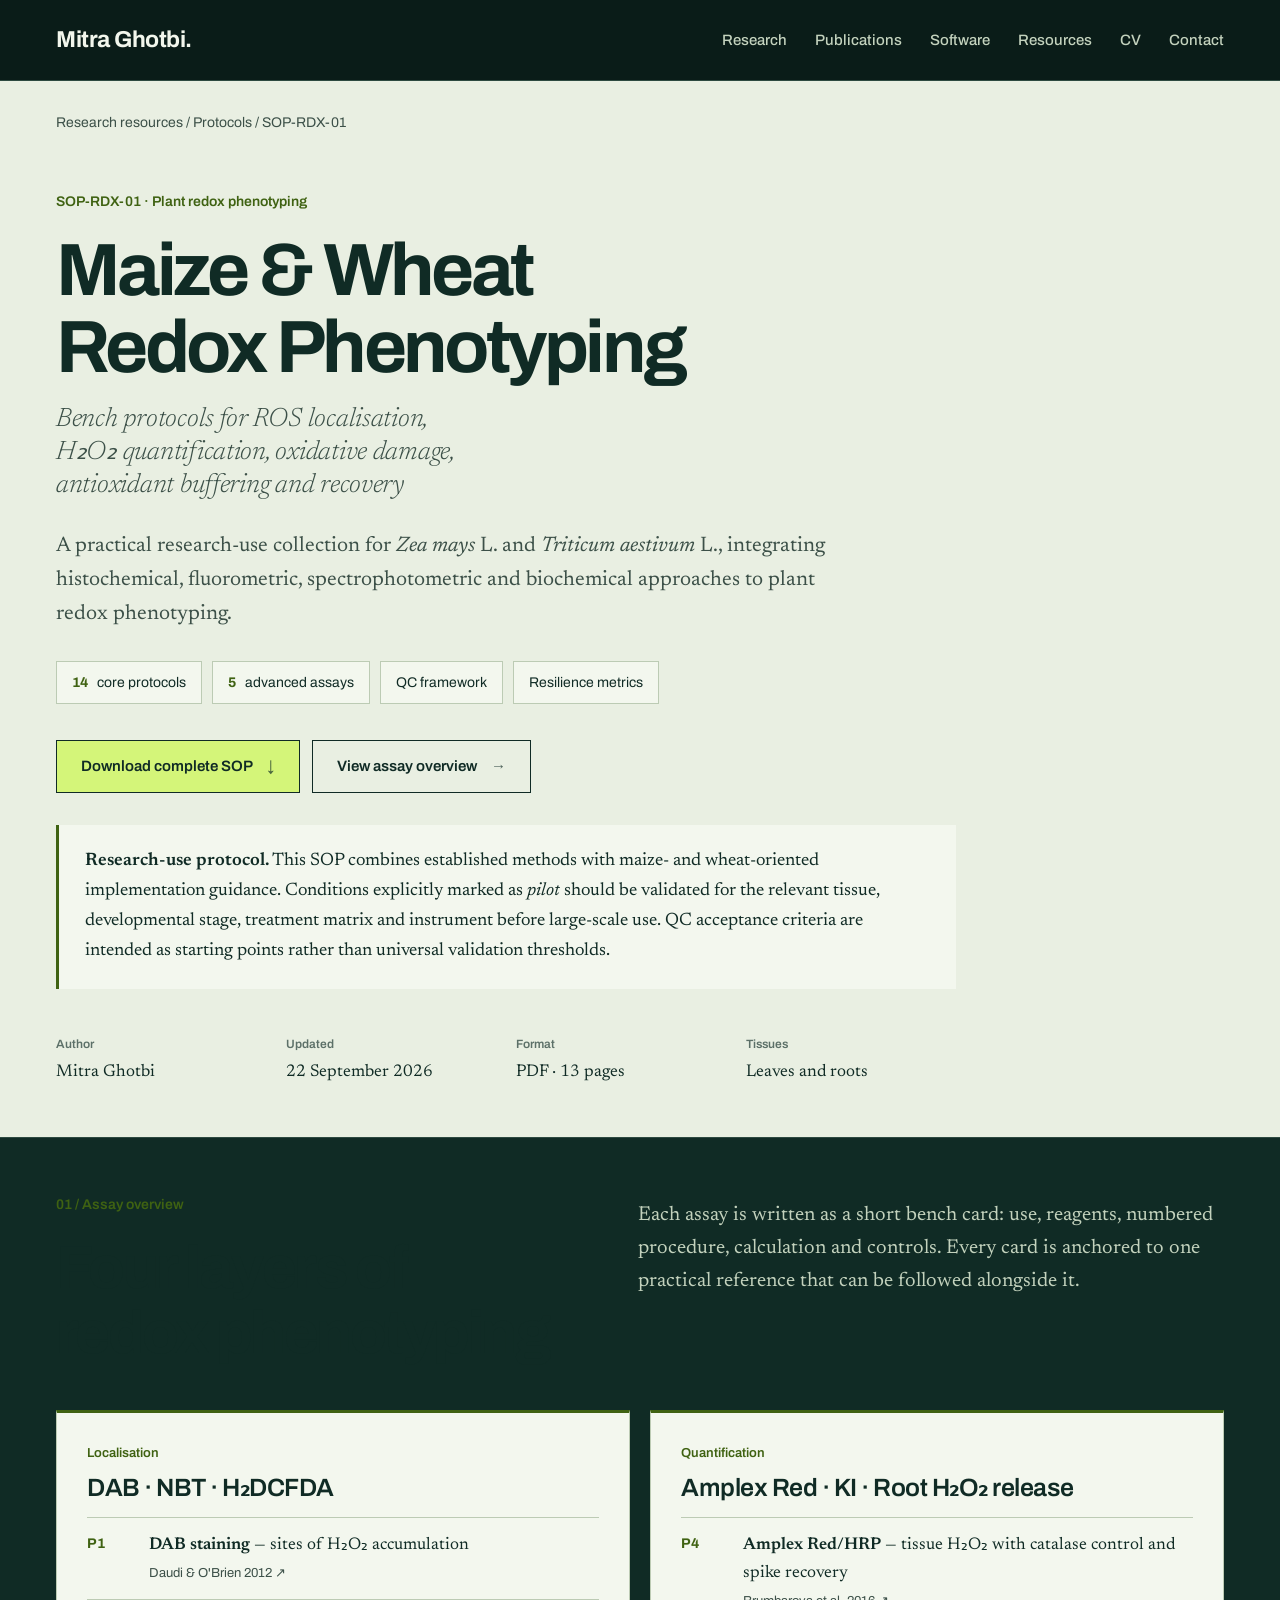
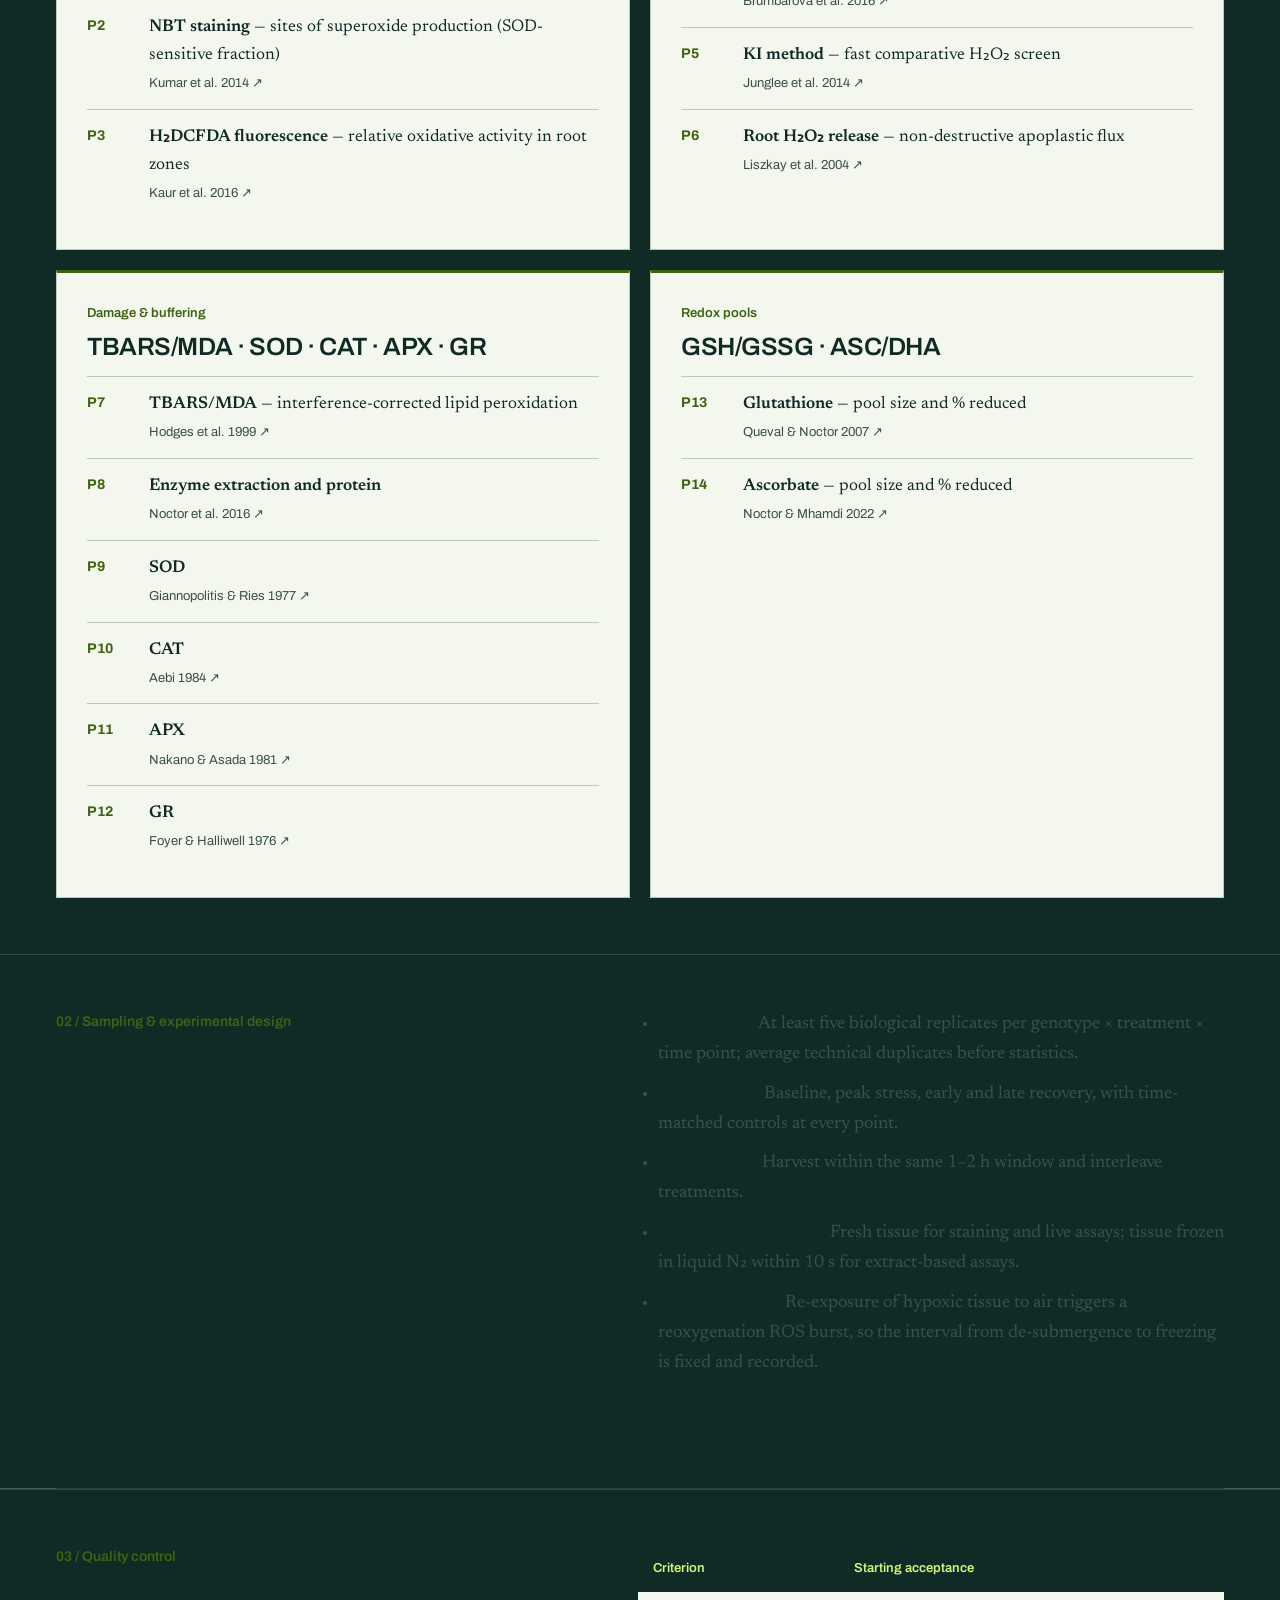
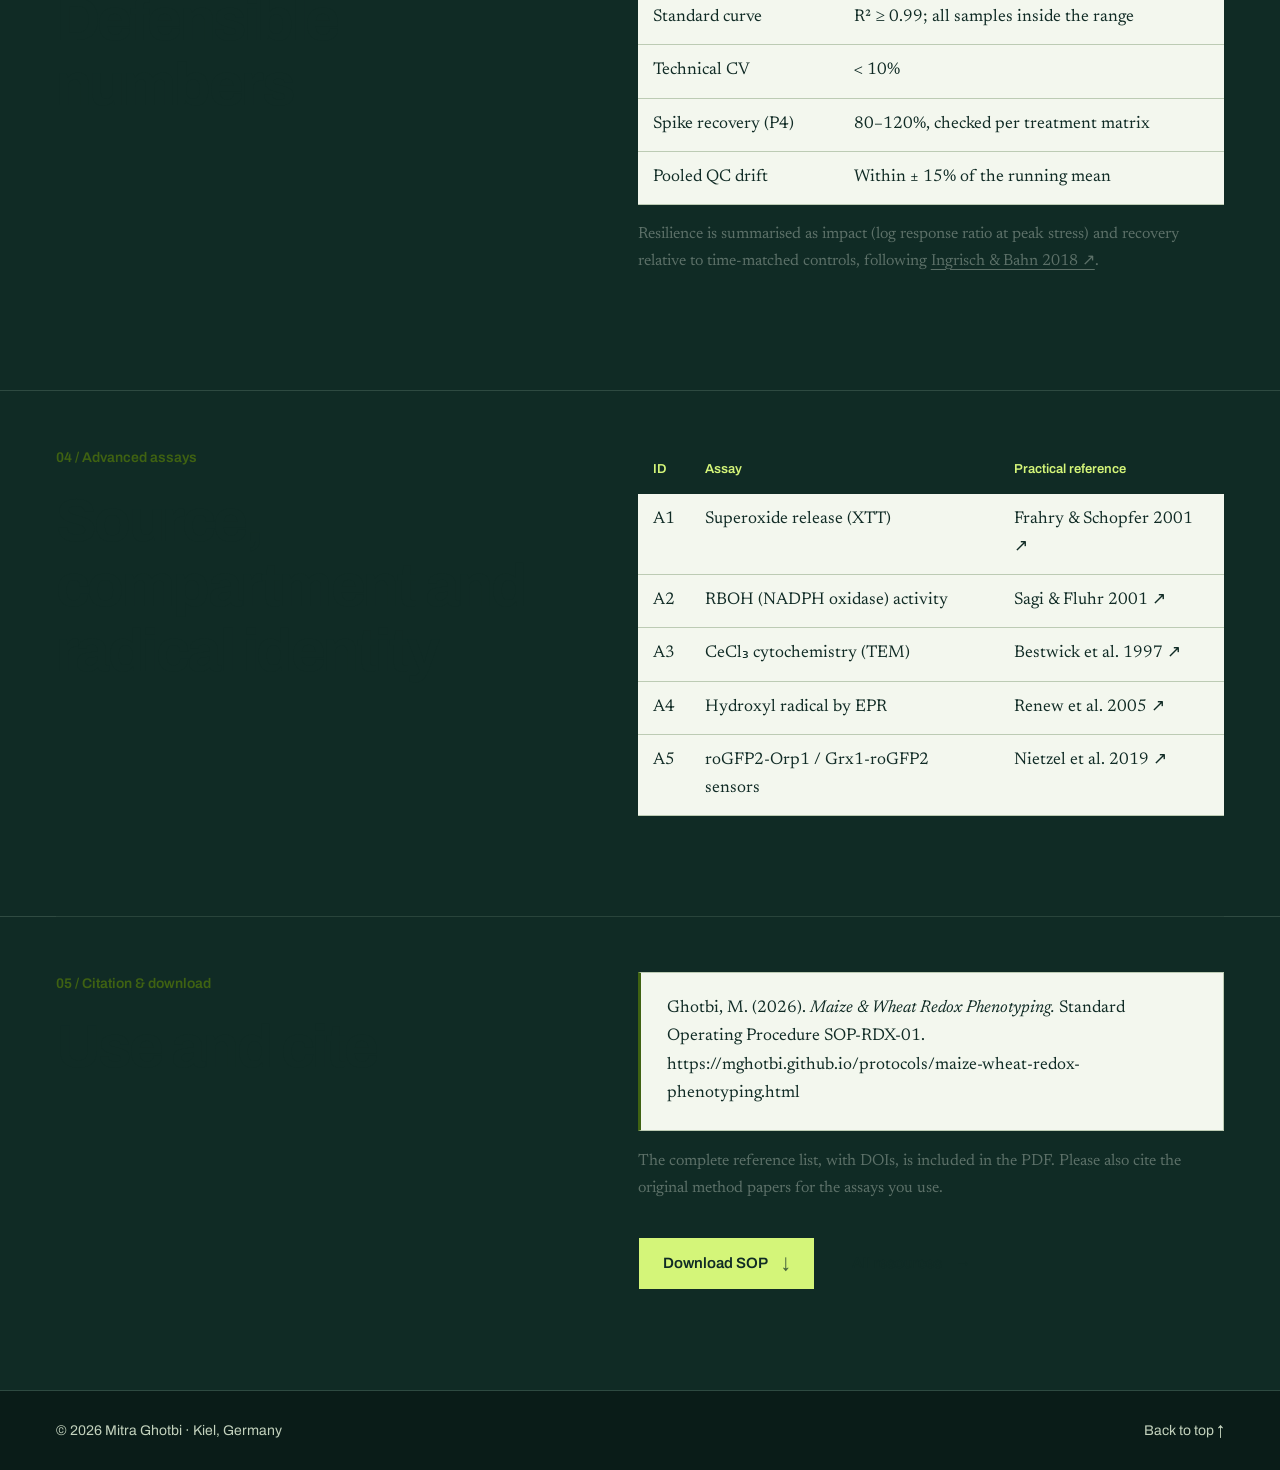
==== commit 960caf0b: "b" ====
--- a/protocols/maize-wheat-redox-phenotyping.html
+++ b/protocols/maize-wheat-redox-phenotyping.html
@@ -6,7 +6,7 @@
 <title>Maize &amp; Wheat Redox Phenotyping (SOP-RDX-01) | Mitra Ghotbi</title>
 <meta name="description" content="SOP-RDX-01: bench protocols for ROS localisation, H₂O₂ quantification, oxidative damage, antioxidant buffering and recovery phenotyping in maize and wheat.">
 <meta name="theme-color" content="#173c36">
-<link rel="stylesheet" href="../style.css?v=20261027b">
+<link rel="stylesheet" href="../style.css?v=20261027c">
 <link rel="icon" href="../assets/favicon.svg" type="image/svg+xml">
 </head>
 <body class="protocol-page">
--- a/style.css
+++ b/style.css
@@ -192,21 +192,48 @@
 
 section { padding: 84px 0 88px; }
 
+/* <main> is width-limited, so a band painted on a section would stop at the
+   text column. Each band is bled out to the viewport edges instead, and its
+   top rule is drawn the same way. */
+.affiliation,
+main > section,
+.values-art,
+.contact {
+  position: relative;
+  background: var(--band, var(--deep));
+  box-shadow: 0 0 0 100vmax var(--band, var(--deep));
+  clip-path: inset(0 -100vmax);
+}
+
+.affiliation { --band: var(--lime); }
+.values-art  { --band: var(--deep); }
+.contact     { --band: var(--deeper); }
+
+main > section::after {
+  content: "";
+  position: absolute;
+  top: 0;
+  left: -100vmax;
+  right: -100vmax;
+  height: 1px;
+  background: var(--line-up);
+}
+
 /* Dark field is the default; pale bands are where there is most to read. */
-#research  { background: var(--deep); border-top: 1px solid var(--line-up); }
-#software  { background: var(--deep); border-top: 1px solid var(--line-up); }
-#teaching  { background: var(--deep); border-top: 1px solid var(--line-up); }
+#research { --band: var(--deep); }
+#software { --band: var(--deep); }
+#teaching { --band: var(--deep); }
 
 #publications,
 #resources,
-#cv {
-  background: var(--sage);
-  color: var(--ink);
-}
-#resources { background: var(--sage-dim); }
-#publications { border-top: 4px solid var(--lime); }
-#resources,
-#cv { border-top: 1px solid var(--line); }
+#cv { color: var(--ink); }
+#publications { --band: var(--sage); }
+#cv           { --band: var(--sage); }
+#resources    { --band: var(--sage-dim); }
+
+#publications::after { height: 4px; background: var(--lime); }
+#resources::after,
+#cv::after { background: var(--line); }
 
 /* Light bands recolour their own accents. */
 #publications a:focus-visible,
@@ -278,12 +305,14 @@
   font-family: var(--display);
   font-size: 12px;
   font-weight: 600;
-  color: #fff;
-  mix-blend-mode: difference;
+  color: var(--ink-up);
   white-space: nowrap;
-  opacity: 0.45;
-  transition: opacity 0.3s;
-}
+  opacity: 0.5;
+  transition: opacity 0.3s, color 0.3s;
+}
+
+/* A tick sitting over a pale band flips to dark ink. */
+.rail-tick.on-light { color: var(--ink); }
 
 .rail-tick::before {
   content: "";
@@ -296,6 +325,7 @@
 }
 
 .rail-tick.active { opacity: 1; }
+
 
 @media (min-width: 1500px) {
   .depth-rail { display: block; }
@@ -330,7 +360,14 @@
   align-items: center;
   justify-content: space-between;
   gap: 28px;
-}
+  transition: min-height 0.3s cubic-bezier(0.22, 0.61, 0.36, 1);
+}
+
+/* The header condenses once you are reading, giving the page back some
+   vertical room. */
+header.scrolled nav { min-height: 62px; }
+header.scrolled .wordmark { font-size: 20px; }
+.wordmark { transition: font-size 0.3s cubic-bezier(0.22, 0.61, 0.36, 1); }
 
 .wordmark {
   font-family: var(--display);
@@ -736,6 +773,9 @@
 }
 .authors b { font-weight: 700; color: var(--ink); }
 
+/* The whole row is the hit area, not just the title. */
+.js .paper { cursor: pointer; }
+
 @media (hover: hover) {
   .paper:hover {
     background: var(--deep);
@@ -1199,7 +1239,6 @@
 
 .values-art {
   padding: 60px 0;
-  background: var(--deep);
   text-align: center;
   border-top: 1px solid var(--line-up);
 }
@@ -1215,16 +1254,10 @@
 
 /* 15 Contact and footer ==================================================== */
 
-/* The contact block sits inside the wrap, so it is bled out to the full
-   viewport width to match the bands above it. */
 .contact {
-  position: relative;
   padding: 96px 0 88px;
-  background: var(--deeper);
   color: var(--ink-up);
   border-top: 1px solid var(--line-up);
-  box-shadow: 0 0 0 100vmax var(--deeper);
-  clip-path: inset(0 -100vmax);
 }
 
 .contact h2 {
